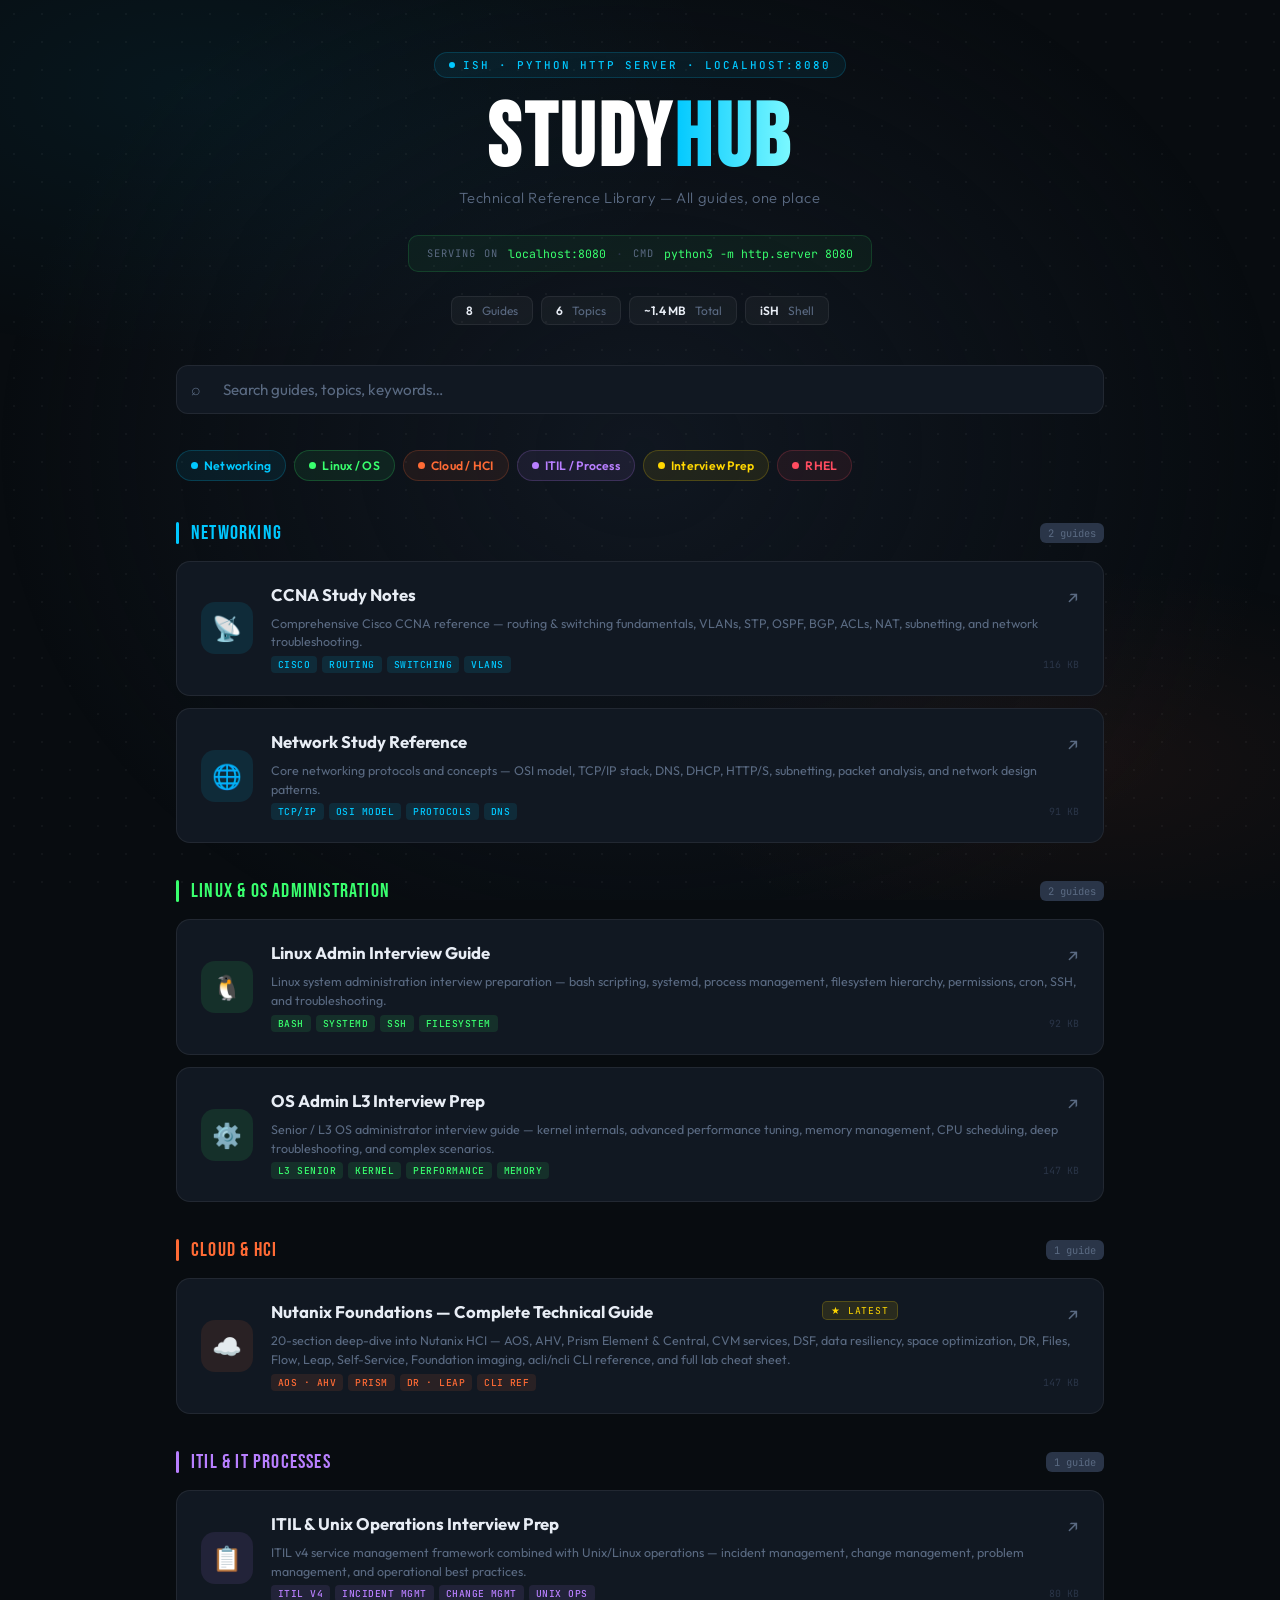
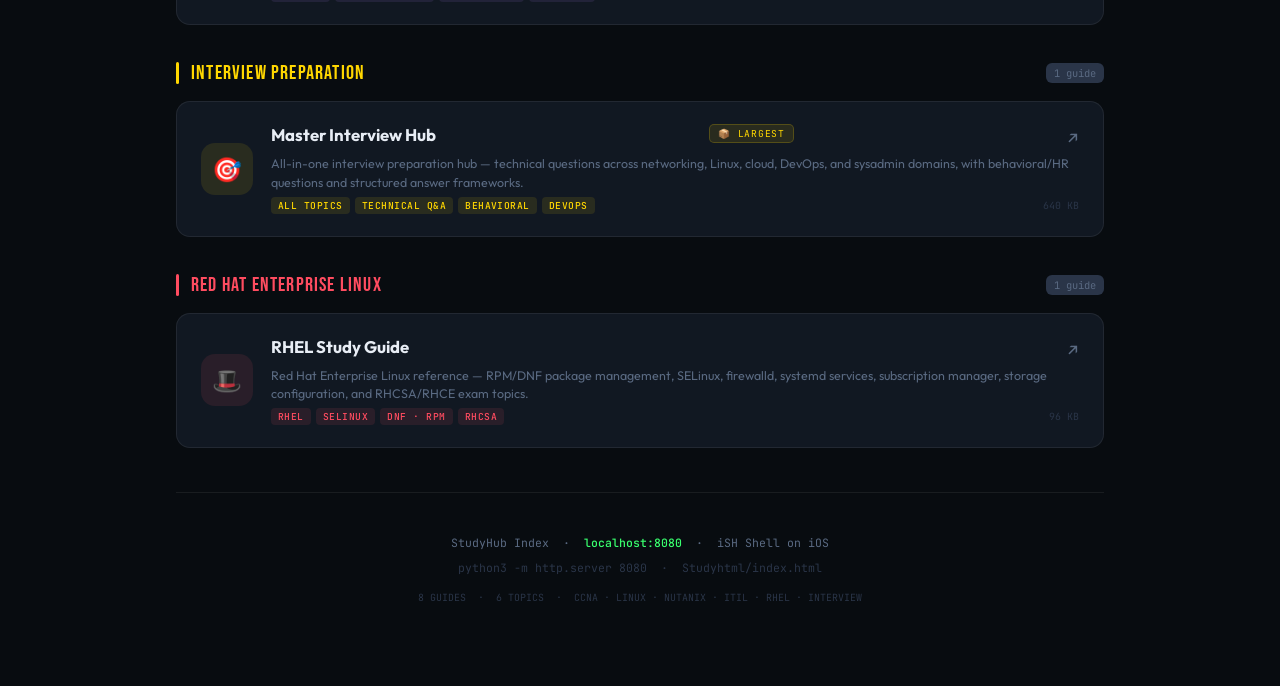
==== index.html @ 8d9339c6 "Initial website upload" ====
<!DOCTYPE html>
<html lang="en">
<head>
<meta charset="UTF-8">
<meta name="viewport" content="width=device-width, initial-scale=1.0, viewport-fit=cover">
<title>StudyHub — Technical Reference Index</title>
<link rel="preconnect" href="https://fonts.googleapis.com">
<link href="https://fonts.googleapis.com/css2?family=Bebas+Neue&family=Outfit:wght@300;400;500;600;700&family=JetBrains+Mono:wght@400;500;700&display=swap" rel="stylesheet">
<style>
/* ═══════════════════════════════════════════════
   ROOT & RESET
═══════════════════════════════════════════════ */
:root {
  --bg:         #080C10;
  --surface:    #0D1219;
  --card:       #111822;
  --card-hover: #161F2C;
  --border:     rgba(255,255,255,0.07);
  --border-h:   rgba(255,255,255,0.15);

  /* Accent palette — one per category */
  --net:   #00C8FF;  /* Networking   — electric cyan  */
  --linux: #39FF6E;  /* Linux/OS     — terminal green */
  --cloud: #FF6B35;  /* Cloud/HCI    — ember orange   */
  --itil:  #B87FFF;  /* ITIL/Process — violet         */
  --inter: #FFD700;  /* Interview    — gold           */
  --rhel:  #FF4C60;  /* RHEL         — red hot        */

  --text:   #E8EDF5;
  --muted:  #5A6A82;
  --dim:    #2A3548;

  --radius: 14px;
  --mono: 'JetBrains Mono', monospace;
  --display: 'Bebas Neue', sans-serif;
  --body: 'Outfit', sans-serif;
}

*, *::before, *::after { box-sizing: border-box; margin: 0; padding: 0; }

html {
  scroll-behavior: smooth;
  -webkit-tap-highlight-color: transparent;
}

body {
  font-family: var(--body);
  background: var(--bg);
  color: var(--text);
  min-height: 100vh;
  overflow-x: hidden;
  -webkit-font-smoothing: antialiased;
}

/* ═══════════════════════════════════════════════
   BACKGROUND FX
═══════════════════════════════════════════════ */
body::before {
  content: '';
  position: fixed; inset: 0; z-index: 0;
  background:
    radial-gradient(ellipse 70% 50% at 15% 10%, rgba(0,200,255,0.06) 0%, transparent 60%),
    radial-gradient(ellipse 60% 40% at 85% 85%, rgba(255,107,53,0.06) 0%, transparent 55%),
    radial-gradient(ellipse 50% 60% at 50% 50%, rgba(17,24,34,0.9) 0%, transparent 100%);
  pointer-events: none;
}

/* Dot grid */
body::after {
  content: '';
  position: fixed; inset: 0; z-index: 0;
  background-image: radial-gradient(rgba(255,255,255,0.04) 1px, transparent 1px);
  background-size: 28px 28px;
  pointer-events: none;
}

/* ═══════════════════════════════════════════════
   LAYOUT WRAPPER
═══════════════════════════════════════════════ */
.wrapper {
  position: relative; z-index: 1;
  max-width: 960px;
  margin: 0 auto;
  padding: 0 16px 80px;
}

/* ═══════════════════════════════════════════════
   HEADER
═══════════════════════════════════════════════ */
.header {
  padding: 52px 0 40px;
  text-align: center;
  position: relative;
}

.header-eyebrow {
  display: inline-flex;
  align-items: center;
  gap: 8px;
  font-family: var(--mono);
  font-size: 0.68rem;
  font-weight: 500;
  color: var(--net);
  text-transform: uppercase;
  letter-spacing: 0.18em;
  background: rgba(0,200,255,0.07);
  border: 1px solid rgba(0,200,255,0.18);
  border-radius: 999px;
  padding: 5px 14px;
  margin-bottom: 20px;
}

.header-eyebrow .dot {
  width: 6px; height: 6px;
  background: var(--net);
  border-radius: 50%;
  animation: pulse 2s ease-in-out infinite;
}

@keyframes pulse {
  0%,100% { opacity: 1; transform: scale(1); }
  50%      { opacity: 0.4; transform: scale(0.7); }
}

.header h1 {
  font-family: var(--display);
  font-size: clamp(3.2rem, 12vw, 5.5rem);
  line-height: 0.95;
  letter-spacing: 0.04em;
  color: #fff;
  margin-bottom: 6px;
}

.header h1 .accent {
  background: linear-gradient(90deg, var(--net), #7DF9FF);
  -webkit-background-clip: text;
  -webkit-text-fill-color: transparent;
  background-clip: text;
}

.header-sub {
  font-size: 0.92rem;
  font-weight: 300;
  color: var(--muted);
  letter-spacing: 0.04em;
  margin-bottom: 28px;
}

/* Server info bar */
.server-bar {
  display: inline-flex;
  align-items: center;
  gap: 10px;
  background: rgba(57,255,110,0.05);
  border: 1px solid rgba(57,255,110,0.15);
  border-radius: 10px;
  padding: 10px 18px;
  font-family: var(--mono);
  font-size: 0.72rem;
  color: var(--linux);
}

.server-bar .srv-label {
  color: var(--muted);
  font-size: 0.65rem;
  text-transform: uppercase;
  letter-spacing: 0.1em;
}

.server-bar .srv-cmd {
  color: var(--linux);
}

.server-bar .srv-sep { color: var(--dim); }

/* Stats row */
.stats-row {
  display: flex;
  justify-content: center;
  gap: 8px;
  flex-wrap: wrap;
  margin-top: 24px;
}

.stat-chip {
  display: flex; align-items: center; gap: 6px;
  background: rgba(255,255,255,0.04);
  border: 1px solid var(--border);
  border-radius: 8px;
  padding: 6px 14px;
  font-size: 0.75rem;
  color: var(--muted);
}

.stat-chip strong { color: var(--text); font-weight: 600; }

/* ═══════════════════════════════════════════════
   SEARCH
═══════════════════════════════════════════════ */
.search-wrap {
  position: relative;
  margin: 0 0 36px;
}

.search-input {
  width: 100%;
  background: var(--card);
  border: 1px solid var(--border);
  border-radius: 12px;
  padding: 14px 16px 14px 46px;
  font-family: var(--body);
  font-size: 0.95rem;
  color: var(--text);
  outline: none;
  transition: border-color 0.2s, box-shadow 0.2s;
  -webkit-appearance: none;
}

.search-input:focus {
  border-color: rgba(0,200,255,0.35);
  box-shadow: 0 0 0 3px rgba(0,200,255,0.08), inset 0 1px 0 rgba(255,255,255,0.04);
}

.search-input::placeholder { color: var(--muted); }

.search-icon {
  position: absolute;
  left: 15px; top: 50%;
  transform: translateY(-50%);
  color: var(--muted);
  font-size: 1rem;
  pointer-events: none;
}

.search-clear {
  position: absolute;
  right: 12px; top: 50%;
  transform: translateY(-50%);
  background: rgba(255,255,255,0.06);
  border: none;
  border-radius: 6px;
  color: var(--muted);
  cursor: pointer;
  padding: 4px 8px;
  font-size: 0.75rem;
  display: none;
  font-family: var(--mono);
}

.search-input:not(:placeholder-shown) ~ .search-clear { display: block; }

/* ═══════════════════════════════════════════════
   QUICK-JUMP PILLS
═══════════════════════════════════════════════ */
.quickjump {
  display: flex;
  gap: 8px;
  flex-wrap: wrap;
  margin-bottom: 40px;
}

.qj-pill {
  display: inline-flex; align-items: center; gap: 6px;
  padding: 7px 14px;
  border-radius: 999px;
  font-size: 0.76rem;
  font-weight: 600;
  cursor: pointer;
  border: 1px solid transparent;
  text-decoration: none;
  transition: all 0.18s;
  letter-spacing: 0.02em;
  -webkit-user-select: none;
}

.qj-pill .qj-dot {
  width: 7px; height: 7px;
  border-radius: 50%;
  flex-shrink: 0;
}

.qj-net   { color: var(--net);   background: rgba(0,200,255,0.08);   border-color: rgba(0,200,255,0.2);   }
.qj-linux { color: var(--linux); background: rgba(57,255,110,0.08);  border-color: rgba(57,255,110,0.2);  }
.qj-cloud { color: var(--cloud); background: rgba(255,107,53,0.08);  border-color: rgba(255,107,53,0.2);  }
.qj-itil  { color: var(--itil);  background: rgba(184,127,255,0.08); border-color: rgba(184,127,255,0.2); }
.qj-inter { color: var(--inter); background: rgba(255,215,0,0.08);   border-color: rgba(255,215,0,0.2);   }
.qj-rhel  { color: var(--rhel);  background: rgba(255,76,96,0.08);   border-color: rgba(255,76,96,0.2);   }

.qj-pill:hover { transform: translateY(-1px); filter: brightness(1.15); }

/* ═══════════════════════════════════════════════
   SECTION LABEL
═══════════════════════════════════════════════ */
.section-label {
  display: flex;
  align-items: center;
  gap: 12px;
  margin-bottom: 16px;
  margin-top: 36px;
}

.section-label:first-of-type { margin-top: 0; }

.sl-bar {
  width: 3px;
  height: 22px;
  border-radius: 2px;
  flex-shrink: 0;
}

.sl-title {
  font-family: var(--display);
  font-size: 1.25rem;
  letter-spacing: 0.06em;
  flex: 1;
}

.sl-count {
  font-family: var(--mono);
  font-size: 0.65rem;
  color: var(--muted);
  background: var(--dim);
  border-radius: 6px;
  padding: 3px 8px;
}

/* ═══════════════════════════════════════════════
   CARD GRID
═══════════════════════════════════════════════ */
.card-grid {
  display: grid;
  grid-template-columns: repeat(auto-fill, minmax(260px, 1fr));
  gap: 12px;
  margin-bottom: 8px;
}

/* ── Single card ── */
.card {
  position: relative;
  background: var(--card);
  border: 1px solid var(--border);
  border-radius: var(--radius);
  padding: 20px;
  text-decoration: none;
  color: var(--text);
  display: flex;
  flex-direction: column;
  gap: 10px;
  overflow: hidden;
  transition: transform 0.18s, border-color 0.18s, background 0.18s, box-shadow 0.18s;
  -webkit-tap-highlight-color: transparent;
  cursor: pointer;
}

/* Accent top line */
.card::before {
  content: '';
  position: absolute;
  top: 0; left: 0; right: 0;
  height: 2px;
  background: var(--c-accent, #fff);
  opacity: 0;
  transition: opacity 0.18s;
}

/* Glow wash */
.card::after {
  content: '';
  position: absolute;
  top: 0; left: 0; right: 0; bottom: 0;
  background: radial-gradient(ellipse 80% 60% at 50% -10%, var(--c-glow, rgba(0,0,0,0)) 0%, transparent 70%);
  opacity: 0;
  transition: opacity 0.25s;
  pointer-events: none;
}

.card:hover {
  transform: translateY(-3px);
  border-color: var(--border-h);
  background: var(--card-hover);
  box-shadow: 0 8px 32px rgba(0,0,0,0.4), 0 2px 8px rgba(0,0,0,0.3);
}

.card:hover::before { opacity: 1; }
.card:hover::after  { opacity: 1; }
.card:active        { transform: translateY(-1px); }

/* Card header row */
.card-header {
  display: flex;
  align-items: flex-start;
  justify-content: space-between;
  gap: 10px;
}

.card-icon {
  width: 40px; height: 40px;
  border-radius: 10px;
  display: flex; align-items: center; justify-content: center;
  font-size: 1.2rem;
  flex-shrink: 0;
  position: relative; z-index: 1;
}

.card-arrow {
  color: var(--muted);
  font-size: 1.1rem;
  transition: color 0.18s, transform 0.18s;
  margin-top: 2px;
}

.card:hover .card-arrow {
  color: var(--text);
  transform: translate(2px, -2px);
}

/* Card body */
.card-title {
  font-weight: 700;
  font-size: 0.97rem;
  line-height: 1.3;
  position: relative; z-index: 1;
}

.card-desc {
  font-size: 0.78rem;
  color: var(--muted);
  line-height: 1.5;
  position: relative; z-index: 1;
  flex: 1;
}

/* Card footer */
.card-footer {
  display: flex;
  align-items: center;
  justify-content: space-between;
  margin-top: 4px;
  position: relative; z-index: 1;
}

.card-tags {
  display: flex; gap: 5px; flex-wrap: wrap;
}

.tag {
  font-family: var(--mono);
  font-size: 0.6rem;
  padding: 2px 7px;
  border-radius: 4px;
  font-weight: 500;
  text-transform: uppercase;
  letter-spacing: 0.05em;
}

.card-size {
  font-family: var(--mono);
  font-size: 0.62rem;
  color: var(--dim);
}

/* ── Category colour variants ── */
/* Networking — cyan */
.c-net { --c-accent: var(--net); --c-glow: rgba(0,200,255,0.08); }
.c-net .card-icon { background: rgba(0,200,255,0.1); color: var(--net); }
.c-net .tag { background: rgba(0,200,255,0.1); color: var(--net); }

/* Linux / OS — green */
.c-linux { --c-accent: var(--linux); --c-glow: rgba(57,255,110,0.08); }
.c-linux .card-icon { background: rgba(57,255,110,0.1); color: var(--linux); }
.c-linux .tag { background: rgba(57,255,110,0.1); color: var(--linux); }

/* Cloud / HCI — orange */
.c-cloud { --c-accent: var(--cloud); --c-glow: rgba(255,107,53,0.08); }
.c-cloud .card-icon { background: rgba(255,107,53,0.1); color: var(--cloud); }
.c-cloud .tag { background: rgba(255,107,53,0.1); color: var(--cloud); }

/* ITIL / Process — violet */
.c-itil { --c-accent: var(--itil); --c-glow: rgba(184,127,255,0.08); }
.c-itil .card-icon { background: rgba(184,127,255,0.1); color: var(--itil); }
.c-itil .tag { background: rgba(184,127,255,0.1); color: var(--itil); }

/* Interview — gold */
.c-inter { --c-accent: var(--inter); --c-glow: rgba(255,215,0,0.08); }
.c-inter .card-icon { background: rgba(255,215,0,0.1); color: var(--inter); }
.c-inter .tag { background: rgba(255,215,0,0.1); color: var(--inter); }

/* RHEL — red */
.c-rhel { --c-accent: var(--rhel); --c-glow: rgba(255,76,96,0.08); }
.c-rhel .card-icon { background: rgba(255,76,96,0.1); color: var(--rhel); }
.c-rhel .tag { background: rgba(255,76,96,0.1); color: var(--rhel); }

/* ═══════════════════════════════════════════════
   FEATURED CARD (full-width highlight)
═══════════════════════════════════════════════ */
.card-featured {
  grid-column: 1 / -1;
  flex-direction: row;
  align-items: center;
  padding: 22px 24px;
  gap: 18px;
}

.card-featured .card-icon {
  width: 52px; height: 52px;
  border-radius: 14px;
  font-size: 1.5rem;
}

.card-featured .card-body { flex: 1; }

.card-featured .card-title { font-size: 1.05rem; }

.card-featured-badge {
  font-family: var(--mono);
  font-size: 0.6rem;
  color: var(--inter);
  background: rgba(255,215,0,0.1);
  border: 1px solid rgba(255,215,0,0.2);
  border-radius: 5px;
  padding: 2px 8px;
  text-transform: uppercase;
  letter-spacing: 0.08em;
  white-space: nowrap;
}

/* ═══════════════════════════════════════════════
   DIVIDER
═══════════════════════════════════════════════ */
.divider {
  height: 1px;
  background: var(--border);
  margin: 44px 0 0;
}

/* ═══════════════════════════════════════════════
   FOOTER
═══════════════════════════════════════════════ */
.footer {
  text-align: center;
  padding: 40px 0 0;
  font-size: 0.72rem;
  color: var(--muted);
  font-family: var(--mono);
  line-height: 1.8;
}

.footer .f-host {
  color: var(--linux);
  font-weight: 500;
}

/* ═══════════════════════════════════════════════
   EMPTY / NO RESULTS
═══════════════════════════════════════════════ */
.no-results {
  display: none;
  text-align: center;
  padding: 60px 20px;
  color: var(--muted);
}

.no-results .nr-icon { font-size: 2.5rem; margin-bottom: 12px; }
.no-results p { font-size: 0.88rem; }

/* ═══════════════════════════════════════════════
   ANIMATIONS
═══════════════════════════════════════════════ */
@keyframes fadeUp {
  from { opacity: 0; transform: translateY(18px); }
  to   { opacity: 1; transform: translateY(0); }
}

.header        { animation: fadeUp 0.5s ease both; }
.search-wrap   { animation: fadeUp 0.5s 0.08s ease both; }
.quickjump     { animation: fadeUp 0.5s 0.13s ease both; }
.section-label { animation: fadeUp 0.45s ease both; }
.card          { animation: fadeUp 0.4s ease both; }

/* Stagger cards */
.card:nth-child(1) { animation-delay: 0.05s; }
.card:nth-child(2) { animation-delay: 0.1s;  }
.card:nth-child(3) { animation-delay: 0.15s; }
.card:nth-child(4) { animation-delay: 0.2s;  }
.card:nth-child(5) { animation-delay: 0.25s; }
.card:nth-child(6) { animation-delay: 0.3s;  }

/* ═══════════════════════════════════════════════
   MOBILE OPTIMISATIONS
═══════════════════════════════════════════════ */
@media (max-width: 600px) {
  .card-grid { grid-template-columns: 1fr; }
  .card-featured { flex-direction: column; align-items: flex-start; }
  .card-featured-badge { align-self: flex-start; }
  .stats-row { gap: 6px; }
  .quickjump { gap: 6px; }
  .header { padding: 36px 0 28px; }
}

@media (min-width: 601px) and (max-width: 800px) {
  .card-grid { grid-template-columns: repeat(2, 1fr); }
}
</style>
</head>
<body>
<div class="wrapper">

  <!-- ══════════════ HEADER ══════════════ -->
  <header class="header">
    <div class="header-eyebrow">
      <span class="dot"></span>
      iSH · Python HTTP Server · localhost:8080
    </div>
    <h1>STUDY<span class="accent">HUB</span></h1>
    <p class="header-sub">Technical Reference Library &mdash; All guides, one place</p>
    <div class="server-bar">
      <span class="srv-label">Serving on</span>
      <span class="srv-cmd">localhost:8080</span>
      <span class="srv-sep">·</span>
      <span class="srv-label">cmd</span>
      <span class="srv-cmd">python3 -m http.server 8080</span>
    </div>
    <div class="stats-row">
      <div class="stat-chip"><strong>8</strong>&nbsp;Guides</div>
      <div class="stat-chip"><strong>6</strong>&nbsp;Topics</div>
      <div class="stat-chip"><strong>~1.4 MB</strong>&nbsp;Total</div>
      <div class="stat-chip"><strong>iSH</strong>&nbsp;Shell</div>
    </div>
  </header>

  <!-- ══════════════ SEARCH ══════════════ -->
  <div class="search-wrap">
    <span class="search-icon">⌕</span>
    <input
      class="search-input"
      id="searchInput"
      type="search"
      placeholder="Search guides, topics, keywords…"
      autocomplete="off"
      autocorrect="off"
      spellcheck="false"
    >
    <button class="search-clear" id="searchClear" onclick="clearSearch()">✕ clear</button>
  </div>

  <!-- ══════════════ QUICK JUMP ══════════════ -->
  <div class="quickjump" id="quickjump">
    <a class="qj-pill qj-net"   href="#cat-networking">
      <span class="qj-dot" style="background:var(--net)"></span>Networking
    </a>
    <a class="qj-pill qj-linux" href="#cat-linux">
      <span class="qj-dot" style="background:var(--linux)"></span>Linux / OS
    </a>
    <a class="qj-pill qj-cloud" href="#cat-cloud">
      <span class="qj-dot" style="background:var(--cloud)"></span>Cloud / HCI
    </a>
    <a class="qj-pill qj-itil"  href="#cat-itil">
      <span class="qj-dot" style="background:var(--itil)"></span>ITIL / Process
    </a>
    <a class="qj-pill qj-inter" href="#cat-interview">
      <span class="qj-dot" style="background:var(--inter)"></span>Interview Prep
    </a>
    <a class="qj-pill qj-rhel"  href="#cat-rhel">
      <span class="qj-dot" style="background:var(--rhel)"></span>RHEL
    </a>
  </div>

  <!-- ══════════════ ALL CARDS CONTAINER ══════════════ -->
  <div id="allContent">

  <!-- ─────────── NETWORKING ─────────── -->
  <div class="section-label" id="cat-networking">
    <div class="sl-bar" style="background:var(--net)"></div>
    <span class="sl-title" style="color:var(--net)">Networking</span>
    <span class="sl-count">2 guides</span>
  </div>

  <div class="card-grid" data-cat="networking">

    <a class="card c-net card-featured"
       href="CCNA Study Notes.html"
       data-title="CCNA Study Notes"
       data-keywords="ccna cisco networking routing switching vlan ospf bgp acl nat stp">
      <div class="card-icon">📡</div>
      <div class="card-body">
        <div class="card-header" style="margin-bottom:6px">
          <div class="card-title">CCNA Study Notes</div>
          <div class="card-arrow">↗</div>
        </div>
        <div class="card-desc">Comprehensive Cisco CCNA reference — routing &amp; switching fundamentals, VLANs, STP, OSPF, BGP, ACLs, NAT, subnetting, and network troubleshooting.</div>
        <div class="card-footer">
          <div class="card-tags">
            <span class="tag">Cisco</span>
            <span class="tag">Routing</span>
            <span class="tag">Switching</span>
            <span class="tag">VLANs</span>
          </div>
          <span class="card-size">116 KB</span>
        </div>
      </div>
    </a>

    <a class="card c-net card-featured"
       href="Network Study Reference.html"
       data-title="Network Study Reference"
       data-keywords="network tcp ip udp dns dhcp http osi model protocols subnetting">
      <div class="card-icon">🌐</div>
      <div class="card-body">
        <div class="card-header" style="margin-bottom:6px">
          <div class="card-title">Network Study Reference</div>
          <div class="card-arrow">↗</div>
        </div>
        <div class="card-desc">Core networking protocols and concepts — OSI model, TCP/IP stack, DNS, DHCP, HTTP/S, subnetting, packet analysis, and network design patterns.</div>
        <div class="card-footer">
          <div class="card-tags">
            <span class="tag">TCP/IP</span>
            <span class="tag">OSI Model</span>
            <span class="tag">Protocols</span>
            <span class="tag">DNS</span>
          </div>
          <span class="card-size">91 KB</span>
        </div>
      </div>
    </a>

  </div>

  <!-- ─────────── LINUX / OS ─────────── -->
  <div class="section-label" id="cat-linux">
    <div class="sl-bar" style="background:var(--linux)"></div>
    <span class="sl-title" style="color:var(--linux)">Linux &amp; OS Administration</span>
    <span class="sl-count">2 guides</span>
  </div>

  <div class="card-grid" data-cat="linux">

    <a class="card c-linux card-featured"
       href="Linux Admin Interview StudyGuide.html"
       data-title="Linux Admin Interview Guide"
       data-keywords="linux admin bash shell scripting systemd process management permissions filesystem cron ssh">
      <div class="card-icon">🐧</div>
      <div class="card-body">
        <div class="card-header" style="margin-bottom:6px">
          <div class="card-title">Linux Admin Interview Guide</div>
          <div class="card-arrow">↗</div>
        </div>
        <div class="card-desc">Linux system administration interview preparation — bash scripting, systemd, process management, filesystem hierarchy, permissions, cron, SSH, and troubleshooting.</div>
        <div class="card-footer">
          <div class="card-tags">
            <span class="tag">Bash</span>
            <span class="tag">systemd</span>
            <span class="tag">SSH</span>
            <span class="tag">Filesystem</span>
          </div>
          <span class="card-size">92 KB</span>
        </div>
      </div>
    </a>

    <a class="card c-linux card-featured"
       href="OS Admin L3 Interview Prep.html"
       data-title="OS Admin L3 Interview Prep"
       data-keywords="os admin l3 senior linux kernel performance tuning memory cpu troubleshooting advanced">
      <div class="card-icon">⚙️</div>
      <div class="card-body">
        <div class="card-header" style="margin-bottom:6px">
          <div class="card-title">OS Admin L3 Interview Prep</div>
          <div class="card-arrow">↗</div>
        </div>
        <div class="card-desc">Senior / L3 OS administrator interview guide — kernel internals, advanced performance tuning, memory management, CPU scheduling, deep troubleshooting, and complex scenarios.</div>
        <div class="card-footer">
          <div class="card-tags">
            <span class="tag">L3 Senior</span>
            <span class="tag">Kernel</span>
            <span class="tag">Performance</span>
            <span class="tag">Memory</span>
          </div>
          <span class="card-size">147 KB</span>
        </div>
      </div>
    </a>

  </div>

  <!-- ─────────── CLOUD / HCI ─────────── -->
  <div class="section-label" id="cat-cloud">
    <div class="sl-bar" style="background:var(--cloud)"></div>
    <span class="sl-title" style="color:var(--cloud)">Cloud &amp; HCI</span>
    <span class="sl-count">1 guide</span>
  </div>

  <div class="card-grid" data-cat="cloud">

    <a class="card c-cloud card-featured"
       href="Nutanix Foundations Guide.html"
       data-title="Nutanix Foundations Guide"
       data-keywords="nutanix aos ahv prism hci hyperconverged cvm dsf foundation storage cluster vm ncc lcm flow leap files">
      <div class="card-icon">☁️</div>
      <div class="card-body">
        <div class="card-header" style="margin-bottom:6px">
          <div class="card-title">Nutanix Foundations — Complete Technical Guide</div>
          <span class="card-featured-badge">★ Latest</span>
          <div class="card-arrow">↗</div>
        </div>
        <div class="card-desc">20-section deep-dive into Nutanix HCI — AOS, AHV, Prism Element &amp; Central, CVM services, DSF, data resiliency, space optimization, DR, Files, Flow, Leap, Self-Service, Foundation imaging, acli/ncli CLI reference, and full lab cheat sheet.</div>
        <div class="card-footer">
          <div class="card-tags">
            <span class="tag">AOS · AHV</span>
            <span class="tag">Prism</span>
            <span class="tag">DR · Leap</span>
            <span class="tag">CLI Ref</span>
          </div>
          <span class="card-size">147 KB</span>
        </div>
      </div>
    </a>

  </div>

  <!-- ─────────── ITIL / PROCESS ─────────── -->
  <div class="section-label" id="cat-itil">
    <div class="sl-bar" style="background:var(--itil)"></div>
    <span class="sl-title" style="color:var(--itil)">ITIL &amp; IT Processes</span>
    <span class="sl-count">1 guide</span>
  </div>

  <div class="card-grid" data-cat="itil">

    <a class="card c-itil card-featured"
       href="itil-unix-interview-prep.html"
       data-title="ITIL Unix Interview Prep"
       data-keywords="itil unix service management incident change problem itsm operations process unix commands">
      <div class="card-icon">📋</div>
      <div class="card-body">
        <div class="card-header" style="margin-bottom:6px">
          <div class="card-title">ITIL &amp; Unix Operations Interview Prep</div>
          <div class="card-arrow">↗</div>
        </div>
        <div class="card-desc">ITIL v4 service management framework combined with Unix/Linux operations — incident management, change management, problem management, and operational best practices.</div>
        <div class="card-footer">
          <div class="card-tags">
            <span class="tag">ITIL v4</span>
            <span class="tag">Incident Mgmt</span>
            <span class="tag">Change Mgmt</span>
            <span class="tag">Unix Ops</span>
          </div>
          <span class="card-size">80 KB</span>
        </div>
      </div>
    </a>

  </div>

  <!-- ─────────── INTERVIEW PREP ─────────── -->
  <div class="section-label" id="cat-interview">
    <div class="sl-bar" style="background:var(--inter)"></div>
    <span class="sl-title" style="color:var(--inter)">Interview Preparation</span>
    <span class="sl-count">1 guide</span>
  </div>

  <div class="card-grid" data-cat="interview">

    <a class="card c-inter card-featured"
       href="Master Interview Hub.html"
       data-title="Master Interview Hub"
       data-keywords="interview questions answers behavioral technical hr devops sysadmin cloud networking master hub all topics">
      <div class="card-icon">🎯</div>
      <div class="card-body">
        <div class="card-header" style="margin-bottom:6px">
          <div class="card-title">Master Interview Hub</div>
          <span class="card-featured-badge">📦 Largest</span>
          <div class="card-arrow">↗</div>
        </div>
        <div class="card-desc">All-in-one interview preparation hub — technical questions across networking, Linux, cloud, DevOps, and sysadmin domains, with behavioral/HR questions and structured answer frameworks.</div>
        <div class="card-footer">
          <div class="card-tags">
            <span class="tag">All Topics</span>
            <span class="tag">Technical Q&amp;A</span>
            <span class="tag">Behavioral</span>
            <span class="tag">DevOps</span>
          </div>
          <span class="card-size">640 KB</span>
        </div>
      </div>
    </a>

  </div>

  <!-- ─────────── RHEL ─────────── -->
  <div class="section-label" id="cat-rhel">
    <div class="sl-bar" style="background:var(--rhel)"></div>
    <span class="sl-title" style="color:var(--rhel)">Red Hat Enterprise Linux</span>
    <span class="sl-count">1 guide</span>
  </div>

  <div class="card-grid" data-cat="rhel">

    <a class="card c-rhel card-featured"
       href="rhel study guide.html"
       data-title="RHEL Study Guide"
       data-keywords="rhel red hat enterprise linux rpm yum dnf selinux firewalld systemd subscription manager rhcsa rhce">
      <div class="card-icon">🎩</div>
      <div class="card-body">
        <div class="card-header" style="margin-bottom:6px">
          <div class="card-title">RHEL Study Guide</div>
          <div class="card-arrow">↗</div>
        </div>
        <div class="card-desc">Red Hat Enterprise Linux reference — RPM/DNF package management, SELinux, firewalld, systemd services, subscription manager, storage configuration, and RHCSA/RHCE exam topics.</div>
        <div class="card-footer">
          <div class="card-tags">
            <span class="tag">RHEL</span>
            <span class="tag">SELinux</span>
            <span class="tag">DNF · RPM</span>
            <span class="tag">RHCSA</span>
          </div>
          <span class="card-size">96 KB</span>
        </div>
      </div>
    </a>

  </div>

  </div><!-- /#allContent -->

  <!-- ══ NO RESULTS ══ -->
  <div class="no-results" id="noResults">
    <div class="nr-icon">🔍</div>
    <p>No guides match "<strong id="noResultsTerm"></strong>"</p>
    <p style="margin-top:6px;font-size:0.8rem">Try searching by topic, technology, or keyword.</p>
  </div>

  <!-- ══════════════ DIVIDER & FOOTER ══════════════ -->
  <div class="divider"></div>
  <footer class="footer">
    <div>StudyHub Index &nbsp;·&nbsp; <span class="f-host">localhost:8080</span> &nbsp;·&nbsp; iSH Shell on iOS</div>
    <div style="margin-top:4px;color:var(--dim)">python3 -m http.server 8080 &nbsp;·&nbsp; Studyhtml/index.html</div>
    <div style="margin-top:10px;color:var(--dim);font-size:0.62rem">8 GUIDES &nbsp;·&nbsp; 6 TOPICS &nbsp;·&nbsp; CCNA · LINUX · NUTANIX · ITIL · RHEL · INTERVIEW</div>
  </footer>

</div><!-- /.wrapper -->

<!-- ══════════════ SEARCH JS ══════════════ -->
<script>
const input     = document.getElementById('searchInput');
const noResults = document.getElementById('noResults');
const noTerm    = document.getElementById('noResultsTerm');
const quickjump = document.getElementById('quickjump');
const allContent = document.getElementById('allContent');

// All searchable cards
const cards = Array.from(document.querySelectorAll('.card'));
const sectionLabels = Array.from(document.querySelectorAll('.section-label'));

input.addEventListener('input', () => doSearch(input.value));

function doSearch(q) {
  q = q.trim().toLowerCase();

  if (!q) {
    // Show everything
    cards.forEach(c => { c.style.display = ''; });
    sectionLabels.forEach(s => { s.style.display = ''; });
    document.querySelectorAll('.card-grid').forEach(g => { g.style.display = ''; });
    noResults.style.display = 'none';
    quickjump.style.display = '';
    return;
  }

  quickjump.style.display = 'none';
  let anyVisible = false;

  // Check each card
  cards.forEach(c => {
    const title    = (c.dataset.title    || '').toLowerCase();
    const keywords = (c.dataset.keywords || '').toLowerCase();
    const text     = (c.textContent      || '').toLowerCase();
    const match    = title.includes(q) || keywords.includes(q) || text.includes(q);
    c.style.display = match ? '' : 'none';
    if (match) anyVisible = true;
  });

  // Hide section labels / grids if all their cards hidden
  document.querySelectorAll('.card-grid').forEach(grid => {
    const visible = Array.from(grid.querySelectorAll('.card')).some(c => c.style.display !== 'none');
    grid.style.display = visible ? '' : 'none';
    // Also hide the section label before it
    const label = grid.previousElementSibling;
    if (label && label.classList.contains('section-label')) {
      label.style.display = visible ? '' : 'none';
    }
  });

  noResults.style.display = anyVisible ? 'none' : '';
  noTerm.textContent = q;
}

function clearSearch() {
  input.value = '';
  doSearch('');
  input.focus();
}

// Smooth scroll for quick-jump pills (accounts for no sticky header offset)
document.querySelectorAll('.qj-pill').forEach(pill => {
  pill.addEventListener('click', e => {
    const href = pill.getAttribute('href');
    if (href && href.startsWith('#')) {
      e.preventDefault();
      const target = document.querySelector(href);
      if (target) {
        const top = target.getBoundingClientRect().top + window.scrollY - 20;
        window.scrollTo({ top, behavior: 'smooth' });
      }
    }
  });
});
</script>
</body>
</html>
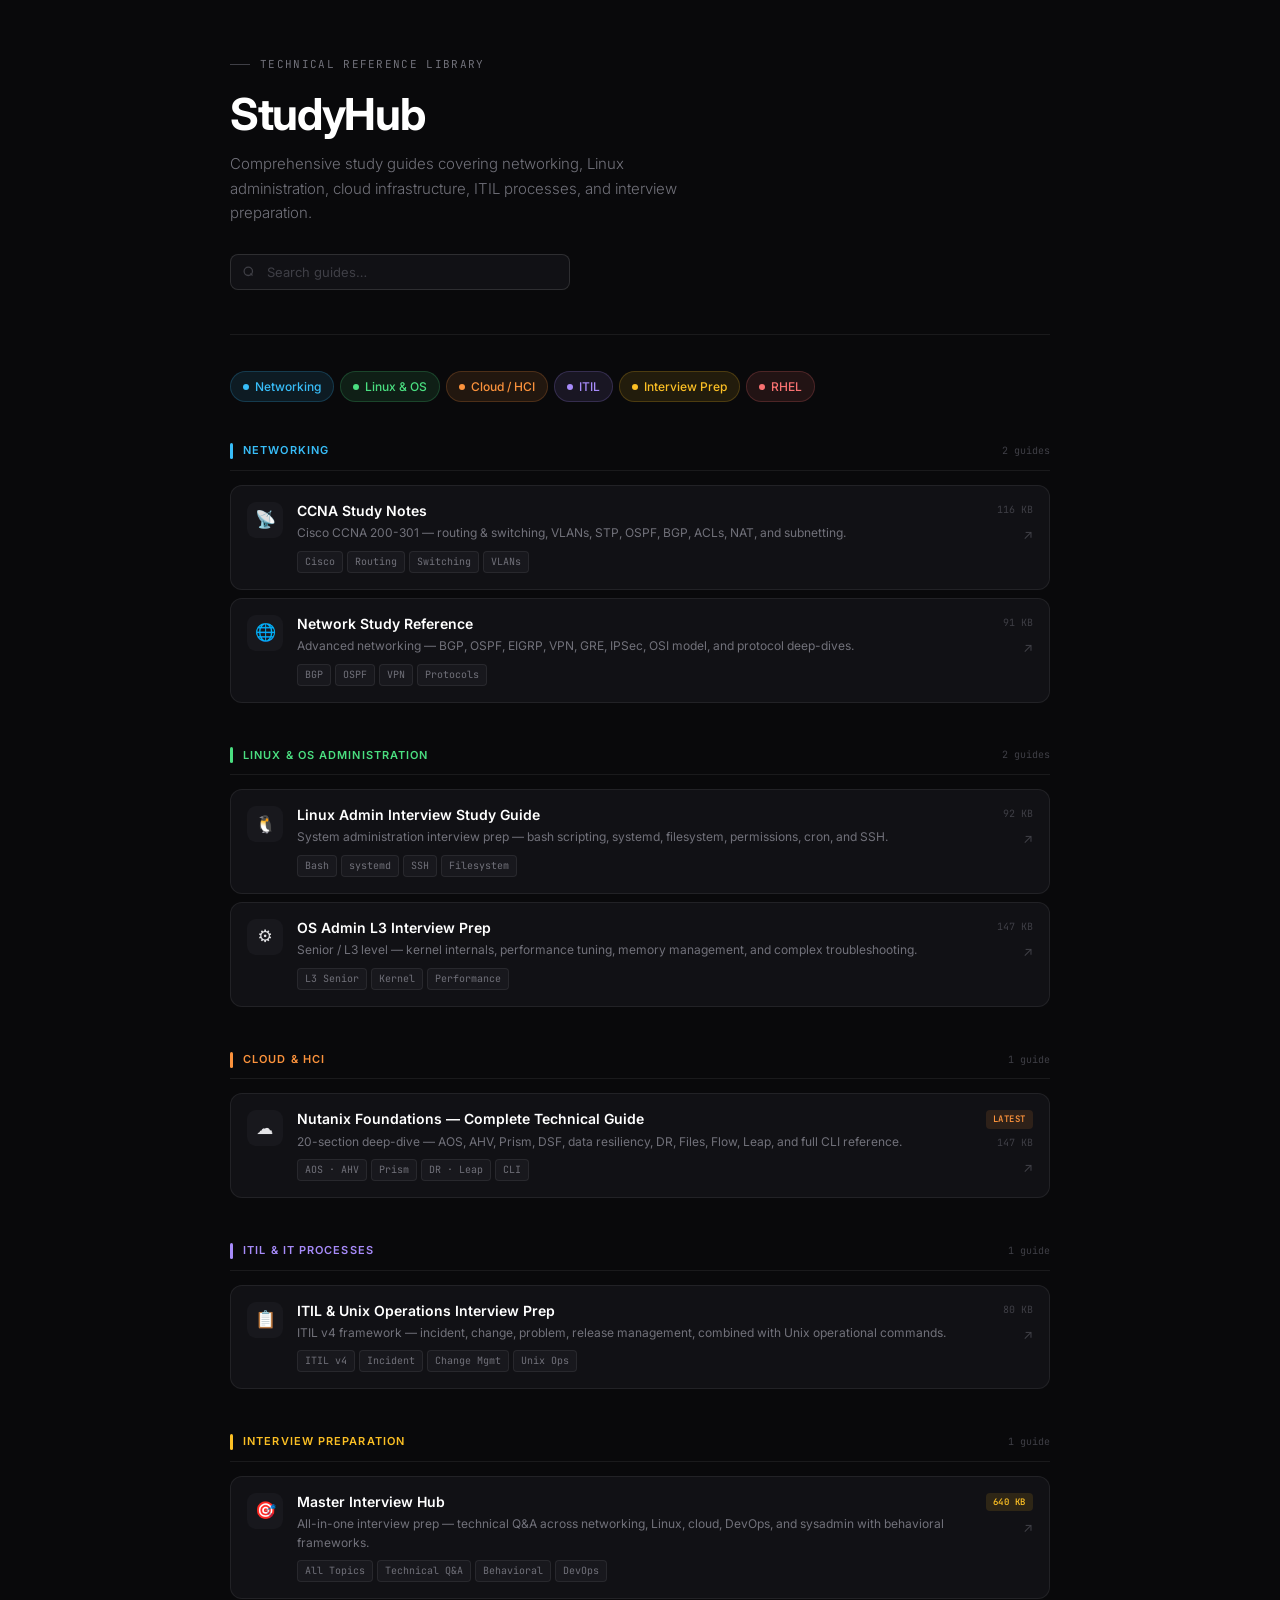
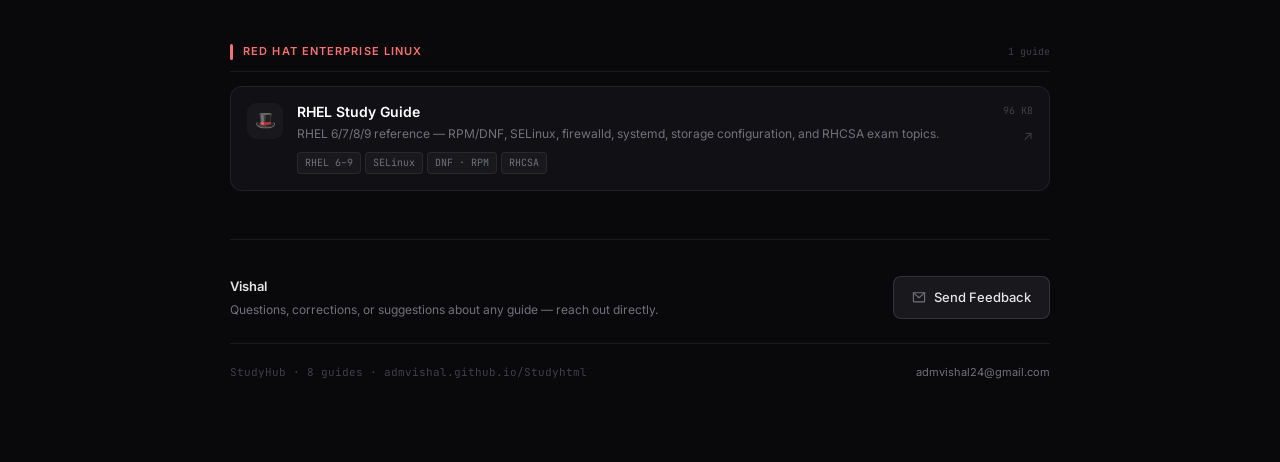
==== commit 08a9d849: "Updated index Page" ====
--- a/index.html
+++ b/index.html
@@ -3,1013 +3,805 @@
 <head>
 <meta charset="UTF-8">
 <meta name="viewport" content="width=device-width, initial-scale=1.0, viewport-fit=cover">
-<title>StudyHub — Technical Reference Index</title>
+<title>StudyHub — Technical Reference Library</title>
 <link rel="preconnect" href="https://fonts.googleapis.com">
-<link href="https://fonts.googleapis.com/css2?family=Bebas+Neue&family=Outfit:wght@300;400;500;600;700&family=JetBrains+Mono:wght@400;500;700&display=swap" rel="stylesheet">
+<link href="https://fonts.googleapis.com/css2?family=Inter:wght@300;400;500;600;700&family=JetBrains+Mono:wght@400;600&display=swap" rel="stylesheet">
 <style>
 /* ═══════════════════════════════════════════════
-   ROOT & RESET
+   TOKENS
 ═══════════════════════════════════════════════ */
 :root {
-  --bg:         #080C10;
-  --surface:    #0D1219;
-  --card:       #111822;
-  --card-hover: #161F2C;
-  --border:     rgba(255,255,255,0.07);
-  --border-h:   rgba(255,255,255,0.15);
-
-  /* Accent palette — one per category */
-  --net:   #00C8FF;  /* Networking   — electric cyan  */
-  --linux: #39FF6E;  /* Linux/OS     — terminal green */
-  --cloud: #FF6B35;  /* Cloud/HCI    — ember orange   */
-  --itil:  #B87FFF;  /* ITIL/Process — violet         */
-  --inter: #FFD700;  /* Interview    — gold           */
-  --rhel:  #FF4C60;  /* RHEL         — red hot        */
-
-  --text:   #E8EDF5;
-  --muted:  #5A6A82;
-  --dim:    #2A3548;
-
-  --radius: 14px;
-  --mono: 'JetBrains Mono', monospace;
-  --display: 'Bebas Neue', sans-serif;
-  --body: 'Outfit', sans-serif;
+  --bg:       #09090b;
+  --surf:     #111115;
+  --surf2:    #18181d;
+  --border:   rgba(255,255,255,0.07);
+  --border2:  rgba(255,255,255,0.12);
+  --text:     #e4e4e7;
+  --dim:      #71717a;
+  --muted:    #3f3f46;
+
+  /* Category accents */
+  --net:    #38bdf8;
+  --linux:  #4ade80;
+  --cloud:  #fb923c;
+  --itil:   #a78bfa;
+  --inter:  #fbbf24;
+  --rhel:   #f87171;
+
+  --radius: 12px;
+  --font:  'Inter', system-ui, sans-serif;
+  --mono:  'JetBrains Mono', monospace;
 }
 
 *, *::before, *::after { box-sizing: border-box; margin: 0; padding: 0; }
-
-html {
-  scroll-behavior: smooth;
-  -webkit-tap-highlight-color: transparent;
-}
+html { scroll-behavior: smooth; -webkit-tap-highlight-color: transparent; }
 
 body {
-  font-family: var(--body);
+  font-family: var(--font);
   background: var(--bg);
   color: var(--text);
+  font-size: 14px;
+  line-height: 1.6;
   min-height: 100vh;
   overflow-x: hidden;
-  -webkit-font-smoothing: antialiased;
-}
-
-/* ═══════════════════════════════════════════════
-   BACKGROUND FX
-═══════════════════════════════════════════════ */
-body::before {
+}
+
+/* ═══════════════════════════════════════════════
+   LAYOUT
+═══════════════════════════════════════════════ */
+.page {
+  max-width: 860px;
+  margin: 0 auto;
+  padding: 0 20px 80px;
+}
+
+/* ═══════════════════════════════════════════════
+   HEADER
+═══════════════════════════════════════════════ */
+.header {
+  padding: 56px 0 44px;
+  border-bottom: 1px solid var(--border);
+  margin-bottom: 36px;
+}
+
+.header-eyebrow {
+  font-family: var(--mono);
+  font-size: 11px;
+  letter-spacing: 0.12em;
+  text-transform: uppercase;
+  color: var(--dim);
+  margin-bottom: 16px;
+}
+
+.header-eyebrow span {
+  display: inline-block;
+  width: 20px;
+  height: 1px;
+  background: var(--muted);
+  vertical-align: middle;
+  margin-right: 10px;
+}
+
+.header-title {
+  font-size: clamp(28px, 6vw, 44px);
+  font-weight: 700;
+  letter-spacing: -0.03em;
+  color: #fff;
+  line-height: 1.1;
+  margin-bottom: 14px;
+}
+
+.header-desc {
+  font-size: 15px;
+  color: var(--dim);
+  font-weight: 300;
+  max-width: 480px;
+  line-height: 1.65;
+  margin-bottom: 28px;
+}
+
+/* Search */
+.search-row {
+  display: flex;
+  align-items: center;
+  gap: 10px;
+}
+
+.search-wrap {
+  position: relative;
+  flex: 1;
+  max-width: 340px;
+}
+
+.search-wrap svg {
+  position: absolute;
+  left: 12px;
+  top: 50%;
+  transform: translateY(-50%);
+  color: var(--muted);
+  pointer-events: none;
+  width: 14px;
+  height: 14px;
+}
+
+.search-input {
+  width: 100%;
+  background: var(--surf);
+  border: 1px solid var(--border2);
+  border-radius: 8px;
+  padding: 9px 12px 9px 36px;
+  color: var(--text);
+  font-family: var(--font);
+  font-size: 13px;
+  outline: none;
+  transition: border-color 0.15s;
+  -webkit-appearance: none;
+}
+.search-input::placeholder { color: var(--muted); }
+.search-input:focus { border-color: rgba(255,255,255,0.22); }
+
+/* ═══════════════════════════════════════════════
+   CATEGORY PILLS
+═══════════════════════════════════════════════ */
+.cat-row {
+  display: flex;
+  flex-wrap: wrap;
+  gap: 6px;
+  margin-bottom: 40px;
+}
+
+.cat-pill {
+  display: inline-flex;
+  align-items: center;
+  gap: 6px;
+  padding: 5px 12px;
+  border-radius: 999px;
+  font-size: 12px;
+  font-weight: 500;
+  border: 1px solid transparent;
+  cursor: pointer;
+  text-decoration: none;
+  transition: all 0.12s;
+  -webkit-tap-highlight-color: transparent;
+}
+.cat-pill:hover { opacity: 0.85; transform: translateY(-1px); }
+
+.cat-pill-dot { width: 6px; height: 6px; border-radius: 50%; }
+
+.pill-net   { color: var(--net);   background: rgba(56,189,248,.1);   border-color: rgba(56,189,248,.2);  }
+.pill-linux { color: var(--linux); background: rgba(74,222,128,.1);   border-color: rgba(74,222,128,.2);  }
+.pill-cloud { color: var(--cloud); background: rgba(251,146,60,.1);   border-color: rgba(251,146,60,.2);  }
+.pill-itil  { color: var(--itil);  background: rgba(167,139,250,.1);  border-color: rgba(167,139,250,.2); }
+.pill-inter { color: var(--inter); background: rgba(251,191,36,.1);   border-color: rgba(251,191,36,.2);  }
+.pill-rhel  { color: var(--rhel);  background: rgba(248,113,113,.1);  border-color: rgba(248,113,113,.2); }
+
+/* ═══════════════════════════════════════════════
+   CATEGORY SECTIONS
+═══════════════════════════════════════════════ */
+.cat-section { margin-bottom: 44px; }
+
+.cat-header {
+  display: flex;
+  align-items: center;
+  gap: 10px;
+  margin-bottom: 14px;
+  padding-bottom: 10px;
+  border-bottom: 1px solid var(--border);
+}
+
+.cat-bar {
+  width: 3px;
+  height: 16px;
+  border-radius: 2px;
+  flex-shrink: 0;
+}
+
+.cat-label {
+  font-size: 11px;
+  font-weight: 600;
+  letter-spacing: 0.1em;
+  text-transform: uppercase;
+}
+
+.cat-count {
+  font-family: var(--mono);
+  font-size: 10px;
+  color: var(--muted);
+  margin-left: auto;
+}
+
+/* ═══════════════════════════════════════════════
+   GUIDE CARDS
+═══════════════════════════════════════════════ */
+.guide-card {
+  display: flex;
+  align-items: flex-start;
+  gap: 14px;
+  padding: 16px;
+  border-radius: var(--radius);
+  border: 1px solid var(--border);
+  background: var(--surf);
+  text-decoration: none;
+  color: inherit;
+  margin-bottom: 8px;
+  transition: border-color 0.15s, background 0.15s;
+  -webkit-tap-highlight-color: transparent;
+  position: relative;
+  overflow: hidden;
+}
+.guide-card::before {
   content: '';
-  position: fixed; inset: 0; z-index: 0;
-  background:
-    radial-gradient(ellipse 70% 50% at 15% 10%, rgba(0,200,255,0.06) 0%, transparent 60%),
-    radial-gradient(ellipse 60% 40% at 85% 85%, rgba(255,107,53,0.06) 0%, transparent 55%),
-    radial-gradient(ellipse 50% 60% at 50% 50%, rgba(17,24,34,0.9) 0%, transparent 100%);
-  pointer-events: none;
-}
-
-/* Dot grid */
-body::after {
-  content: '';
-  position: fixed; inset: 0; z-index: 0;
-  background-image: radial-gradient(rgba(255,255,255,0.04) 1px, transparent 1px);
-  background-size: 28px 28px;
-  pointer-events: none;
-}
-
-/* ═══════════════════════════════════════════════
-   LAYOUT WRAPPER
-═══════════════════════════════════════════════ */
-.wrapper {
-  position: relative; z-index: 1;
-  max-width: 960px;
-  margin: 0 auto;
-  padding: 0 16px 80px;
-}
-
-/* ═══════════════════════════════════════════════
-   HEADER
-═══════════════════════════════════════════════ */
-.header {
-  padding: 52px 0 40px;
+  position: absolute;
+  top: 0; left: 0; right: 0;
+  height: 1px;
+  background: var(--accent-color, transparent);
+  opacity: 0;
+  transition: opacity 0.15s;
+}
+.guide-card:hover {
+  border-color: var(--border2);
+  background: var(--surf2);
+}
+.guide-card:hover::before { opacity: 1; }
+
+.guide-icon {
+  width: 36px;
+  height: 36px;
+  border-radius: 9px;
+  display: flex;
+  align-items: center;
+  justify-content: center;
+  font-size: 17px;
+  flex-shrink: 0;
+  background: var(--surf2);
+}
+
+.guide-body { flex: 1; min-width: 0; }
+
+.guide-name {
+  font-size: 14px;
+  font-weight: 600;
+  color: #fff;
+  margin-bottom: 4px;
+  line-height: 1.3;
+}
+
+.guide-desc {
+  font-size: 12px;
+  color: var(--dim);
+  line-height: 1.55;
+  margin-bottom: 8px;
+}
+
+.guide-tags {
+  display: flex;
+  flex-wrap: wrap;
+  gap: 4px;
+}
+
+.guide-tag {
+  font-family: var(--mono);
+  font-size: 10px;
+  padding: 2px 7px;
+  border-radius: 4px;
+  background: var(--surf2);
+  color: var(--dim);
+  border: 1px solid var(--border);
+}
+
+.guide-meta {
+  display: flex;
+  flex-direction: column;
+  align-items: flex-end;
+  gap: 6px;
+  flex-shrink: 0;
+}
+
+.guide-size {
+  font-family: var(--mono);
+  font-size: 10px;
+  color: var(--muted);
+}
+
+.guide-arrow {
+  color: var(--muted);
+  font-size: 13px;
+  transition: color 0.15s, transform 0.15s;
+}
+.guide-card:hover .guide-arrow {
+  color: var(--text);
+  transform: translate(2px, -2px);
+}
+
+.guide-badge {
+  font-family: var(--mono);
+  font-size: 9px;
+  padding: 2px 7px;
+  border-radius: 4px;
+  font-weight: 600;
+  text-transform: uppercase;
+  letter-spacing: 0.06em;
+}
+
+/* ═══════════════════════════════════════════════
+   NO RESULTS
+═══════════════════════════════════════════════ */
+.no-results {
+  display: none;
   text-align: center;
-  position: relative;
-}
-
-.header-eyebrow {
+  padding: 60px 0;
+  color: var(--dim);
+}
+.no-results-icon { font-size: 28px; margin-bottom: 10px; }
+.no-results p { font-size: 13px; }
+
+/* ═══════════════════════════════════════════════
+   DIVIDER
+═══════════════════════════════════════════════ */
+.divider {
+  height: 1px;
+  background: var(--border);
+  margin: 48px 0 36px;
+}
+
+/* ═══════════════════════════════════════════════
+   CONTACT / FOOTER
+═══════════════════════════════════════════════ */
+.footer-wrap {
+  display: flex;
+  align-items: flex-start;
+  justify-content: space-between;
+  gap: 24px;
+  flex-wrap: wrap;
+}
+
+.footer-left { flex: 1; min-width: 180px; }
+
+.footer-title {
+  font-size: 13px;
+  font-weight: 600;
+  color: var(--text);
+  margin-bottom: 4px;
+}
+
+.footer-sub {
+  font-size: 12px;
+  color: var(--dim);
+  line-height: 1.55;
+}
+
+.feedback-btn {
   display: inline-flex;
   align-items: center;
   gap: 8px;
-  font-family: var(--mono);
-  font-size: 0.68rem;
+  padding: 10px 18px;
+  border-radius: 8px;
+  background: var(--surf2);
+  border: 1px solid var(--border2);
+  color: var(--text);
+  font-family: var(--font);
+  font-size: 13px;
   font-weight: 500;
-  color: var(--net);
-  text-transform: uppercase;
-  letter-spacing: 0.18em;
-  background: rgba(0,200,255,0.07);
-  border: 1px solid rgba(0,200,255,0.18);
-  border-radius: 999px;
-  padding: 5px 14px;
-  margin-bottom: 20px;
-}
-
-.header-eyebrow .dot {
-  width: 6px; height: 6px;
-  background: var(--net);
-  border-radius: 50%;
-  animation: pulse 2s ease-in-out infinite;
-}
-
-@keyframes pulse {
-  0%,100% { opacity: 1; transform: scale(1); }
-  50%      { opacity: 0.4; transform: scale(0.7); }
-}
-
-.header h1 {
-  font-family: var(--display);
-  font-size: clamp(3.2rem, 12vw, 5.5rem);
-  line-height: 0.95;
-  letter-spacing: 0.04em;
-  color: #fff;
-  margin-bottom: 6px;
-}
-
-.header h1 .accent {
-  background: linear-gradient(90deg, var(--net), #7DF9FF);
-  -webkit-background-clip: text;
-  -webkit-text-fill-color: transparent;
-  background-clip: text;
-}
-
-.header-sub {
-  font-size: 0.92rem;
-  font-weight: 300;
-  color: var(--muted);
-  letter-spacing: 0.04em;
-  margin-bottom: 28px;
-}
-
-/* Server info bar */
-.server-bar {
-  display: inline-flex;
-  align-items: center;
-  gap: 10px;
-  background: rgba(57,255,110,0.05);
-  border: 1px solid rgba(57,255,110,0.15);
-  border-radius: 10px;
-  padding: 10px 18px;
-  font-family: var(--mono);
-  font-size: 0.72rem;
-  color: var(--linux);
-}
-
-.server-bar .srv-label {
-  color: var(--muted);
-  font-size: 0.65rem;
-  text-transform: uppercase;
-  letter-spacing: 0.1em;
-}
-
-.server-bar .srv-cmd {
-  color: var(--linux);
-}
-
-.server-bar .srv-sep { color: var(--dim); }
-
-/* Stats row */
-.stats-row {
-  display: flex;
-  justify-content: center;
-  gap: 8px;
-  flex-wrap: wrap;
+  text-decoration: none;
+  cursor: pointer;
+  transition: background 0.12s, border-color 0.12s;
+  white-space: nowrap;
+  flex-shrink: 0;
+}
+.feedback-btn:hover {
+  background: #222228;
+  border-color: rgba(255,255,255,0.2);
+}
+.feedback-btn svg { width: 14px; height: 14px; color: var(--dim); }
+
+.footer-copy {
+  width: 100%;
   margin-top: 24px;
-}
-
-.stat-chip {
-  display: flex; align-items: center; gap: 6px;
-  background: rgba(255,255,255,0.04);
-  border: 1px solid var(--border);
-  border-radius: 8px;
-  padding: 6px 14px;
-  font-size: 0.75rem;
-  color: var(--muted);
-}
-
-.stat-chip strong { color: var(--text); font-weight: 600; }
-
-/* ═══════════════════════════════════════════════
-   SEARCH
-═══════════════════════════════════════════════ */
-.search-wrap {
-  position: relative;
-  margin: 0 0 36px;
-}
-
-.search-input {
-  width: 100%;
-  background: var(--card);
-  border: 1px solid var(--border);
-  border-radius: 12px;
-  padding: 14px 16px 14px 46px;
-  font-family: var(--body);
-  font-size: 0.95rem;
-  color: var(--text);
-  outline: none;
-  transition: border-color 0.2s, box-shadow 0.2s;
-  -webkit-appearance: none;
-}
-
-.search-input:focus {
-  border-color: rgba(0,200,255,0.35);
-  box-shadow: 0 0 0 3px rgba(0,200,255,0.08), inset 0 1px 0 rgba(255,255,255,0.04);
-}
-
-.search-input::placeholder { color: var(--muted); }
-
-.search-icon {
-  position: absolute;
-  left: 15px; top: 50%;
-  transform: translateY(-50%);
-  color: var(--muted);
-  font-size: 1rem;
-  pointer-events: none;
-}
-
-.search-clear {
-  position: absolute;
-  right: 12px; top: 50%;
-  transform: translateY(-50%);
-  background: rgba(255,255,255,0.06);
-  border: none;
-  border-radius: 6px;
-  color: var(--muted);
-  cursor: pointer;
-  padding: 4px 8px;
-  font-size: 0.75rem;
-  display: none;
-  font-family: var(--mono);
-}
-
-.search-input:not(:placeholder-shown) ~ .search-clear { display: block; }
-
-/* ═══════════════════════════════════════════════
-   QUICK-JUMP PILLS
-═══════════════════════════════════════════════ */
-.quickjump {
-  display: flex;
-  gap: 8px;
-  flex-wrap: wrap;
-  margin-bottom: 40px;
-}
-
-.qj-pill {
-  display: inline-flex; align-items: center; gap: 6px;
-  padding: 7px 14px;
-  border-radius: 999px;
-  font-size: 0.76rem;
-  font-weight: 600;
-  cursor: pointer;
-  border: 1px solid transparent;
-  text-decoration: none;
-  transition: all 0.18s;
-  letter-spacing: 0.02em;
-  -webkit-user-select: none;
-}
-
-.qj-pill .qj-dot {
-  width: 7px; height: 7px;
-  border-radius: 50%;
-  flex-shrink: 0;
-}
-
-.qj-net   { color: var(--net);   background: rgba(0,200,255,0.08);   border-color: rgba(0,200,255,0.2);   }
-.qj-linux { color: var(--linux); background: rgba(57,255,110,0.08);  border-color: rgba(57,255,110,0.2);  }
-.qj-cloud { color: var(--cloud); background: rgba(255,107,53,0.08);  border-color: rgba(255,107,53,0.2);  }
-.qj-itil  { color: var(--itil);  background: rgba(184,127,255,0.08); border-color: rgba(184,127,255,0.2); }
-.qj-inter { color: var(--inter); background: rgba(255,215,0,0.08);   border-color: rgba(255,215,0,0.2);   }
-.qj-rhel  { color: var(--rhel);  background: rgba(255,76,96,0.08);   border-color: rgba(255,76,96,0.2);   }
-
-.qj-pill:hover { transform: translateY(-1px); filter: brightness(1.15); }
-
-/* ═══════════════════════════════════════════════
-   SECTION LABEL
-═══════════════════════════════════════════════ */
-.section-label {
-  display: flex;
-  align-items: center;
-  gap: 12px;
-  margin-bottom: 16px;
-  margin-top: 36px;
-}
-
-.section-label:first-of-type { margin-top: 0; }
-
-.sl-bar {
-  width: 3px;
-  height: 22px;
-  border-radius: 2px;
-  flex-shrink: 0;
-}
-
-.sl-title {
-  font-family: var(--display);
-  font-size: 1.25rem;
-  letter-spacing: 0.06em;
-  flex: 1;
-}
-
-.sl-count {
-  font-family: var(--mono);
-  font-size: 0.65rem;
-  color: var(--muted);
-  background: var(--dim);
-  border-radius: 6px;
-  padding: 3px 8px;
-}
-
-/* ═══════════════════════════════════════════════
-   CARD GRID
-═══════════════════════════════════════════════ */
-.card-grid {
-  display: grid;
-  grid-template-columns: repeat(auto-fill, minmax(260px, 1fr));
-  gap: 12px;
-  margin-bottom: 8px;
-}
-
-/* ── Single card ── */
-.card {
-  position: relative;
-  background: var(--card);
-  border: 1px solid var(--border);
-  border-radius: var(--radius);
-  padding: 20px;
-  text-decoration: none;
-  color: var(--text);
-  display: flex;
-  flex-direction: column;
-  gap: 10px;
-  overflow: hidden;
-  transition: transform 0.18s, border-color 0.18s, background 0.18s, box-shadow 0.18s;
-  -webkit-tap-highlight-color: transparent;
-  cursor: pointer;
-}
-
-/* Accent top line */
-.card::before {
-  content: '';
-  position: absolute;
-  top: 0; left: 0; right: 0;
-  height: 2px;
-  background: var(--c-accent, #fff);
-  opacity: 0;
-  transition: opacity 0.18s;
-}
-
-/* Glow wash */
-.card::after {
-  content: '';
-  position: absolute;
-  top: 0; left: 0; right: 0; bottom: 0;
-  background: radial-gradient(ellipse 80% 60% at 50% -10%, var(--c-glow, rgba(0,0,0,0)) 0%, transparent 70%);
-  opacity: 0;
-  transition: opacity 0.25s;
-  pointer-events: none;
-}
-
-.card:hover {
-  transform: translateY(-3px);
-  border-color: var(--border-h);
-  background: var(--card-hover);
-  box-shadow: 0 8px 32px rgba(0,0,0,0.4), 0 2px 8px rgba(0,0,0,0.3);
-}
-
-.card:hover::before { opacity: 1; }
-.card:hover::after  { opacity: 1; }
-.card:active        { transform: translateY(-1px); }
-
-/* Card header row */
-.card-header {
-  display: flex;
-  align-items: flex-start;
-  justify-content: space-between;
-  gap: 10px;
-}
-
-.card-icon {
-  width: 40px; height: 40px;
-  border-radius: 10px;
-  display: flex; align-items: center; justify-content: center;
-  font-size: 1.2rem;
-  flex-shrink: 0;
-  position: relative; z-index: 1;
-}
-
-.card-arrow {
-  color: var(--muted);
-  font-size: 1.1rem;
-  transition: color 0.18s, transform 0.18s;
-  margin-top: 2px;
-}
-
-.card:hover .card-arrow {
-  color: var(--text);
-  transform: translate(2px, -2px);
-}
-
-/* Card body */
-.card-title {
-  font-weight: 700;
-  font-size: 0.97rem;
-  line-height: 1.3;
-  position: relative; z-index: 1;
-}
-
-.card-desc {
-  font-size: 0.78rem;
-  color: var(--muted);
-  line-height: 1.5;
-  position: relative; z-index: 1;
-  flex: 1;
-}
-
-/* Card footer */
-.card-footer {
+  padding-top: 20px;
+  border-top: 1px solid var(--border);
   display: flex;
   align-items: center;
   justify-content: space-between;
-  margin-top: 4px;
-  position: relative; z-index: 1;
-}
-
-.card-tags {
-  display: flex; gap: 5px; flex-wrap: wrap;
-}
-
-.tag {
+  flex-wrap: wrap;
+  gap: 8px;
+}
+
+.footer-copy-left {
   font-family: var(--mono);
-  font-size: 0.6rem;
-  padding: 2px 7px;
-  border-radius: 4px;
-  font-weight: 500;
-  text-transform: uppercase;
-  letter-spacing: 0.05em;
-}
-
-.card-size {
-  font-family: var(--mono);
-  font-size: 0.62rem;
+  font-size: 11px;
+  color: var(--muted);
+}
+
+.footer-copy-right {
+  font-size: 11px;
+  color: var(--muted);
+}
+
+.footer-copy-right a {
   color: var(--dim);
-}
-
-/* ── Category colour variants ── */
-/* Networking — cyan */
-.c-net { --c-accent: var(--net); --c-glow: rgba(0,200,255,0.08); }
-.c-net .card-icon { background: rgba(0,200,255,0.1); color: var(--net); }
-.c-net .tag { background: rgba(0,200,255,0.1); color: var(--net); }
-
-/* Linux / OS — green */
-.c-linux { --c-accent: var(--linux); --c-glow: rgba(57,255,110,0.08); }
-.c-linux .card-icon { background: rgba(57,255,110,0.1); color: var(--linux); }
-.c-linux .tag { background: rgba(57,255,110,0.1); color: var(--linux); }
-
-/* Cloud / HCI — orange */
-.c-cloud { --c-accent: var(--cloud); --c-glow: rgba(255,107,53,0.08); }
-.c-cloud .card-icon { background: rgba(255,107,53,0.1); color: var(--cloud); }
-.c-cloud .tag { background: rgba(255,107,53,0.1); color: var(--cloud); }
-
-/* ITIL / Process — violet */
-.c-itil { --c-accent: var(--itil); --c-glow: rgba(184,127,255,0.08); }
-.c-itil .card-icon { background: rgba(184,127,255,0.1); color: var(--itil); }
-.c-itil .tag { background: rgba(184,127,255,0.1); color: var(--itil); }
-
-/* Interview — gold */
-.c-inter { --c-accent: var(--inter); --c-glow: rgba(255,215,0,0.08); }
-.c-inter .card-icon { background: rgba(255,215,0,0.1); color: var(--inter); }
-.c-inter .tag { background: rgba(255,215,0,0.1); color: var(--inter); }
-
-/* RHEL — red */
-.c-rhel { --c-accent: var(--rhel); --c-glow: rgba(255,76,96,0.08); }
-.c-rhel .card-icon { background: rgba(255,76,96,0.1); color: var(--rhel); }
-.c-rhel .tag { background: rgba(255,76,96,0.1); color: var(--rhel); }
-
-/* ═══════════════════════════════════════════════
-   FEATURED CARD (full-width highlight)
-═══════════════════════════════════════════════ */
-.card-featured {
-  grid-column: 1 / -1;
-  flex-direction: row;
-  align-items: center;
-  padding: 22px 24px;
-  gap: 18px;
-}
-
-.card-featured .card-icon {
-  width: 52px; height: 52px;
-  border-radius: 14px;
-  font-size: 1.5rem;
-}
-
-.card-featured .card-body { flex: 1; }
-
-.card-featured .card-title { font-size: 1.05rem; }
-
-.card-featured-badge {
-  font-family: var(--mono);
-  font-size: 0.6rem;
-  color: var(--inter);
-  background: rgba(255,215,0,0.1);
-  border: 1px solid rgba(255,215,0,0.2);
-  border-radius: 5px;
-  padding: 2px 8px;
-  text-transform: uppercase;
-  letter-spacing: 0.08em;
-  white-space: nowrap;
-}
-
-/* ═══════════════════════════════════════════════
-   DIVIDER
-═══════════════════════════════════════════════ */
-.divider {
-  height: 1px;
-  background: var(--border);
-  margin: 44px 0 0;
-}
-
-/* ═══════════════════════════════════════════════
-   FOOTER
-═══════════════════════════════════════════════ */
-.footer {
-  text-align: center;
-  padding: 40px 0 0;
-  font-size: 0.72rem;
-  color: var(--muted);
-  font-family: var(--mono);
-  line-height: 1.8;
-}
-
-.footer .f-host {
-  color: var(--linux);
-  font-weight: 500;
-}
-
-/* ═══════════════════════════════════════════════
-   EMPTY / NO RESULTS
-═══════════════════════════════════════════════ */
-.no-results {
-  display: none;
-  text-align: center;
-  padding: 60px 20px;
-  color: var(--muted);
-}
-
-.no-results .nr-icon { font-size: 2.5rem; margin-bottom: 12px; }
-.no-results p { font-size: 0.88rem; }
-
-/* ═══════════════════════════════════════════════
-   ANIMATIONS
-═══════════════════════════════════════════════ */
-@keyframes fadeUp {
-  from { opacity: 0; transform: translateY(18px); }
-  to   { opacity: 1; transform: translateY(0); }
-}
-
-.header        { animation: fadeUp 0.5s ease both; }
-.search-wrap   { animation: fadeUp 0.5s 0.08s ease both; }
-.quickjump     { animation: fadeUp 0.5s 0.13s ease both; }
-.section-label { animation: fadeUp 0.45s ease both; }
-.card          { animation: fadeUp 0.4s ease both; }
-
-/* Stagger cards */
-.card:nth-child(1) { animation-delay: 0.05s; }
-.card:nth-child(2) { animation-delay: 0.1s;  }
-.card:nth-child(3) { animation-delay: 0.15s; }
-.card:nth-child(4) { animation-delay: 0.2s;  }
-.card:nth-child(5) { animation-delay: 0.25s; }
-.card:nth-child(6) { animation-delay: 0.3s;  }
-
-/* ═══════════════════════════════════════════════
-   MOBILE OPTIMISATIONS
+  text-decoration: none;
+}
+.footer-copy-right a:hover { color: var(--text); }
+
+/* ═══════════════════════════════════════════════
+   MOBILE
 ═══════════════════════════════════════════════ */
 @media (max-width: 600px) {
-  .card-grid { grid-template-columns: 1fr; }
-  .card-featured { flex-direction: column; align-items: flex-start; }
-  .card-featured-badge { align-self: flex-start; }
-  .stats-row { gap: 6px; }
-  .quickjump { gap: 6px; }
-  .header { padding: 36px 0 28px; }
-}
-
-@media (min-width: 601px) and (max-width: 800px) {
-  .card-grid { grid-template-columns: repeat(2, 1fr); }
+  .page { padding: 0 16px 60px; }
+  .header { padding: 36px 0 32px; }
+  .header-title { font-size: 28px; }
+  .guide-card { padding: 14px; gap: 12px; }
+  .guide-icon { width: 32px; height: 32px; font-size: 15px; }
+  .guide-desc { display: none; }
+  .guide-meta { flex-direction: row; align-items: center; }
+  .footer-wrap { flex-direction: column; }
+  .feedback-btn { width: 100%; justify-content: center; }
+  .footer-copy { flex-direction: column; align-items: flex-start; }
+}
+
+@media (max-width: 380px) {
+  .cat-row { gap: 5px; }
+  .cat-pill { font-size: 11px; padding: 4px 10px; }
 }
 </style>
 </head>
 <body>
-<div class="wrapper">
-
-  <!-- ══════════════ HEADER ══════════════ -->
+<div class="page">
+
+  <!-- ══════════ HEADER ══════════ -->
   <header class="header">
-    <div class="header-eyebrow">
-      <span class="dot"></span>
-      iSH · Python HTTP Server · localhost:8080
-    </div>
-    <h1>STUDY<span class="accent">HUB</span></h1>
-    <p class="header-sub">Technical Reference Library &mdash; All guides, one place</p>
-    <div class="server-bar">
-      <span class="srv-label">Serving on</span>
-      <span class="srv-cmd">localhost:8080</span>
-      <span class="srv-sep">·</span>
-      <span class="srv-label">cmd</span>
-      <span class="srv-cmd">python3 -m http.server 8080</span>
-    </div>
-    <div class="stats-row">
-      <div class="stat-chip"><strong>8</strong>&nbsp;Guides</div>
-      <div class="stat-chip"><strong>6</strong>&nbsp;Topics</div>
-      <div class="stat-chip"><strong>~1.4 MB</strong>&nbsp;Total</div>
-      <div class="stat-chip"><strong>iSH</strong>&nbsp;Shell</div>
+    <p class="header-eyebrow"><span></span>Technical Reference Library</p>
+    <h1 class="header-title">StudyHub</h1>
+    <p class="header-desc">Comprehensive study guides covering networking, Linux administration, cloud infrastructure, ITIL processes, and interview preparation.</p>
+
+    <div class="search-row">
+      <div class="search-wrap">
+        <svg viewBox="0 0 20 20" fill="none" stroke="currentColor" stroke-width="1.8">
+          <circle cx="9" cy="9" r="6"/><path d="m15 15-3-3"/>
+        </svg>
+        <input class="search-input" id="searchInput" type="search"
+               placeholder="Search guides…" autocomplete="off" spellcheck="false">
+      </div>
     </div>
   </header>
 
-  <!-- ══════════════ SEARCH ══════════════ -->
-  <div class="search-wrap">
-    <span class="search-icon">⌕</span>
-    <input
-      class="search-input"
-      id="searchInput"
-      type="search"
-      placeholder="Search guides, topics, keywords…"
-      autocomplete="off"
-      autocorrect="off"
-      spellcheck="false"
-    >
-    <button class="search-clear" id="searchClear" onclick="clearSearch()">✕ clear</button>
+  <!-- ══════════ CATEGORY PILLS ══════════ -->
+  <div class="cat-row" id="catRow">
+    <a class="cat-pill pill-net"   href="#cat-net">
+      <span class="cat-pill-dot" style="background:var(--net)"></span>Networking
+    </a>
+    <a class="cat-pill pill-linux" href="#cat-linux">
+      <span class="cat-pill-dot" style="background:var(--linux)"></span>Linux &amp; OS
+    </a>
+    <a class="cat-pill pill-cloud" href="#cat-cloud">
+      <span class="cat-pill-dot" style="background:var(--cloud)"></span>Cloud / HCI
+    </a>
+    <a class="cat-pill pill-itil"  href="#cat-itil">
+      <span class="cat-pill-dot" style="background:var(--itil)"></span>ITIL
+    </a>
+    <a class="cat-pill pill-inter" href="#cat-inter">
+      <span class="cat-pill-dot" style="background:var(--inter)"></span>Interview Prep
+    </a>
+    <a class="cat-pill pill-rhel"  href="#cat-rhel">
+      <span class="cat-pill-dot" style="background:var(--rhel)"></span>RHEL
+    </a>
   </div>
 
-  <!-- ══════════════ QUICK JUMP ══════════════ -->
-  <div class="quickjump" id="quickjump">
-    <a class="qj-pill qj-net"   href="#cat-networking">
-      <span class="qj-dot" style="background:var(--net)"></span>Networking
-    </a>
-    <a class="qj-pill qj-linux" href="#cat-linux">
-      <span class="qj-dot" style="background:var(--linux)"></span>Linux / OS
-    </a>
-    <a class="qj-pill qj-cloud" href="#cat-cloud">
-      <span class="qj-dot" style="background:var(--cloud)"></span>Cloud / HCI
-    </a>
-    <a class="qj-pill qj-itil"  href="#cat-itil">
-      <span class="qj-dot" style="background:var(--itil)"></span>ITIL / Process
-    </a>
-    <a class="qj-pill qj-inter" href="#cat-interview">
-      <span class="qj-dot" style="background:var(--inter)"></span>Interview Prep
-    </a>
-    <a class="qj-pill qj-rhel"  href="#cat-rhel">
-      <span class="qj-dot" style="background:var(--rhel)"></span>RHEL
-    </a>
+  <!-- ══════════ ALL CONTENT ══════════ -->
+  <div id="allContent">
+
+  <!-- ── NETWORKING ── -->
+  <section class="cat-section" id="cat-net" data-cat="net">
+    <div class="cat-header">
+      <div class="cat-bar" style="background:var(--net)"></div>
+      <span class="cat-label" style="color:var(--net)">Networking</span>
+      <span class="cat-count">2 guides</span>
+    </div>
+
+    <a class="guide-card" href="CCNA Study Notes.html"
+       data-title="CCNA Study Notes"
+       data-kw="ccna cisco routing switching vlan ospf bgp acl nat stp subnetting"
+       style="--accent-color:var(--net)">
+      <div class="guide-icon">📡</div>
+      <div class="guide-body">
+        <div class="guide-name">CCNA Study Notes</div>
+        <div class="guide-desc">Cisco CCNA 200-301 — routing &amp; switching, VLANs, STP, OSPF, BGP, ACLs, NAT, and subnetting.</div>
+        <div class="guide-tags">
+          <span class="guide-tag">Cisco</span>
+          <span class="guide-tag">Routing</span>
+          <span class="guide-tag">Switching</span>
+          <span class="guide-tag">VLANs</span>
+        </div>
+      </div>
+      <div class="guide-meta">
+        <span class="guide-size">116 KB</span>
+        <span class="guide-arrow">↗</span>
+      </div>
+    </a>
+
+    <a class="guide-card" href="Network Study Reference.html"
+       data-title="Network Study Reference"
+       data-kw="network tcp ip udp dns dhcp osi model bgp ospf eigrp vpn gre ipsec"
+       style="--accent-color:var(--net)">
+      <div class="guide-icon">🌐</div>
+      <div class="guide-body">
+        <div class="guide-name">Network Study Reference</div>
+        <div class="guide-desc">Advanced networking — BGP, OSPF, EIGRP, VPN, GRE, IPSec, OSI model, and protocol deep-dives.</div>
+        <div class="guide-tags">
+          <span class="guide-tag">BGP</span>
+          <span class="guide-tag">OSPF</span>
+          <span class="guide-tag">VPN</span>
+          <span class="guide-tag">Protocols</span>
+        </div>
+      </div>
+      <div class="guide-meta">
+        <span class="guide-size">91 KB</span>
+        <span class="guide-arrow">↗</span>
+      </div>
+    </a>
+  </section>
+
+  <!-- ── LINUX & OS ── -->
+  <section class="cat-section" id="cat-linux" data-cat="linux">
+    <div class="cat-header">
+      <div class="cat-bar" style="background:var(--linux)"></div>
+      <span class="cat-label" style="color:var(--linux)">Linux &amp; OS Administration</span>
+      <span class="cat-count">2 guides</span>
+    </div>
+
+    <a class="guide-card" href="Linux Admin Interview StudyGuide.html"
+       data-title="Linux Admin Interview Study Guide"
+       data-kw="linux admin bash shell systemd process permissions filesystem cron ssh interview"
+       style="--accent-color:var(--linux)">
+      <div class="guide-icon">🐧</div>
+      <div class="guide-body">
+        <div class="guide-name">Linux Admin Interview Study Guide</div>
+        <div class="guide-desc">System administration interview prep — bash scripting, systemd, filesystem, permissions, cron, and SSH.</div>
+        <div class="guide-tags">
+          <span class="guide-tag">Bash</span>
+          <span class="guide-tag">systemd</span>
+          <span class="guide-tag">SSH</span>
+          <span class="guide-tag">Filesystem</span>
+        </div>
+      </div>
+      <div class="guide-meta">
+        <span class="guide-size">92 KB</span>
+        <span class="guide-arrow">↗</span>
+      </div>
+    </a>
+
+    <a class="guide-card" href="OS Admin L3 Interview Prep.html"
+       data-title="OS Admin L3 Interview Prep"
+       data-kw="os admin l3 senior linux kernel performance memory cpu troubleshooting advanced"
+       style="--accent-color:var(--linux)">
+      <div class="guide-icon">⚙️</div>
+      <div class="guide-body">
+        <div class="guide-name">OS Admin L3 Interview Prep</div>
+        <div class="guide-desc">Senior / L3 level — kernel internals, performance tuning, memory management, and complex troubleshooting.</div>
+        <div class="guide-tags">
+          <span class="guide-tag">L3 Senior</span>
+          <span class="guide-tag">Kernel</span>
+          <span class="guide-tag">Performance</span>
+        </div>
+      </div>
+      <div class="guide-meta">
+        <span class="guide-size">147 KB</span>
+        <span class="guide-arrow">↗</span>
+      </div>
+    </a>
+  </section>
+
+  <!-- ── CLOUD / HCI ── -->
+  <section class="cat-section" id="cat-cloud" data-cat="cloud">
+    <div class="cat-header">
+      <div class="cat-bar" style="background:var(--cloud)"></div>
+      <span class="cat-label" style="color:var(--cloud)">Cloud &amp; HCI</span>
+      <span class="cat-count">1 guide</span>
+    </div>
+
+    <a class="guide-card" href="Nutanix Foundations Guide.html"
+       data-title="Nutanix Foundations Guide"
+       data-kw="nutanix aos ahv prism hci cvm dsf foundation storage cluster ncc lcm flow leap files dr"
+       style="--accent-color:var(--cloud)">
+      <div class="guide-icon">☁️</div>
+      <div class="guide-body">
+        <div class="guide-name">Nutanix Foundations — Complete Technical Guide</div>
+        <div class="guide-desc">20-section deep-dive — AOS, AHV, Prism, DSF, data resiliency, DR, Files, Flow, Leap, and full CLI reference.</div>
+        <div class="guide-tags">
+          <span class="guide-tag">AOS · AHV</span>
+          <span class="guide-tag">Prism</span>
+          <span class="guide-tag">DR · Leap</span>
+          <span class="guide-tag">CLI</span>
+        </div>
+      </div>
+      <div class="guide-meta">
+        <span class="guide-badge" style="background:rgba(251,146,60,.12);color:var(--cloud)">Latest</span>
+        <span class="guide-size">147 KB</span>
+        <span class="guide-arrow">↗</span>
+      </div>
+    </a>
+  </section>
+
+  <!-- ── ITIL ── -->
+  <section class="cat-section" id="cat-itil" data-cat="itil">
+    <div class="cat-header">
+      <div class="cat-bar" style="background:var(--itil)"></div>
+      <span class="cat-label" style="color:var(--itil)">ITIL &amp; IT Processes</span>
+      <span class="cat-count">1 guide</span>
+    </div>
+
+    <a class="guide-card" href="itil-unix-interview-prep.html"
+       data-title="ITIL Unix Interview Prep"
+       data-kw="itil unix service management incident change problem itsm operations process commands"
+       style="--accent-color:var(--itil)">
+      <div class="guide-icon">📋</div>
+      <div class="guide-body">
+        <div class="guide-name">ITIL &amp; Unix Operations Interview Prep</div>
+        <div class="guide-desc">ITIL v4 framework — incident, change, problem, release management, combined with Unix operational commands.</div>
+        <div class="guide-tags">
+          <span class="guide-tag">ITIL v4</span>
+          <span class="guide-tag">Incident</span>
+          <span class="guide-tag">Change Mgmt</span>
+          <span class="guide-tag">Unix Ops</span>
+        </div>
+      </div>
+      <div class="guide-meta">
+        <span class="guide-size">80 KB</span>
+        <span class="guide-arrow">↗</span>
+      </div>
+    </a>
+  </section>
+
+  <!-- ── INTERVIEW PREP ── -->
+  <section class="cat-section" id="cat-inter" data-cat="inter">
+    <div class="cat-header">
+      <div class="cat-bar" style="background:var(--inter)"></div>
+      <span class="cat-label" style="color:var(--inter)">Interview Preparation</span>
+      <span class="cat-count">1 guide</span>
+    </div>
+
+    <a class="guide-card" href="Master Interview Hub.html"
+       data-title="Master Interview Hub"
+       data-kw="interview questions answers behavioral technical hr devops sysadmin cloud networking master"
+       style="--accent-color:var(--inter)">
+      <div class="guide-icon">🎯</div>
+      <div class="guide-body">
+        <div class="guide-name">Master Interview Hub</div>
+        <div class="guide-desc">All-in-one interview prep — technical Q&amp;A across networking, Linux, cloud, DevOps, and sysadmin with behavioral frameworks.</div>
+        <div class="guide-tags">
+          <span class="guide-tag">All Topics</span>
+          <span class="guide-tag">Technical Q&amp;A</span>
+          <span class="guide-tag">Behavioral</span>
+          <span class="guide-tag">DevOps</span>
+        </div>
+      </div>
+      <div class="guide-meta">
+        <span class="guide-badge" style="background:rgba(251,191,36,.12);color:var(--inter)">640 KB</span>
+        <span class="guide-arrow">↗</span>
+      </div>
+    </a>
+  </section>
+
+  <!-- ── RHEL ── -->
+  <section class="cat-section" id="cat-rhel" data-cat="rhel">
+    <div class="cat-header">
+      <div class="cat-bar" style="background:var(--rhel)"></div>
+      <span class="cat-label" style="color:var(--rhel)">Red Hat Enterprise Linux</span>
+      <span class="cat-count">1 guide</span>
+    </div>
+
+    <a class="guide-card" href="rhel study guide.html"
+       data-title="RHEL Study Guide"
+       data-kw="rhel red hat linux rpm yum dnf selinux firewalld systemd rhcsa rhce"
+       style="--accent-color:var(--rhel)">
+      <div class="guide-icon">🎩</div>
+      <div class="guide-body">
+        <div class="guide-name">RHEL Study Guide</div>
+        <div class="guide-desc">RHEL 6/7/8/9 reference — RPM/DNF, SELinux, firewalld, systemd, storage configuration, and RHCSA exam topics.</div>
+        <div class="guide-tags">
+          <span class="guide-tag">RHEL 6–9</span>
+          <span class="guide-tag">SELinux</span>
+          <span class="guide-tag">DNF · RPM</span>
+          <span class="guide-tag">RHCSA</span>
+        </div>
+      </div>
+      <div class="guide-meta">
+        <span class="guide-size">96 KB</span>
+        <span class="guide-arrow">↗</span>
+      </div>
+    </a>
+  </section>
+
+  </div><!-- /#allContent -->
+
+  <!-- No results -->
+  <div class="no-results" id="noResults">
+    <div class="no-results-icon">⌕</div>
+    <p>No guides match "<strong id="noTerm"></strong>"</p>
   </div>
 
-  <!-- ══════════════ ALL CARDS CONTAINER ══════════════ -->
-  <div id="allContent">
-
-  <!-- ─────────── NETWORKING ─────────── -->
-  <div class="section-label" id="cat-networking">
-    <div class="sl-bar" style="background:var(--net)"></div>
-    <span class="sl-title" style="color:var(--net)">Networking</span>
-    <span class="sl-count">2 guides</span>
+  <!-- ══════════ FOOTER ══════════ -->
+  <div class="divider"></div>
+
+  <div class="footer-wrap">
+    <div class="footer-left">
+      <div class="footer-title">Vishal</div>
+      <div class="footer-sub">Questions, corrections, or suggestions about any guide — reach out directly.</div>
+    </div>
+    <a class="feedback-btn" href="mailto:admvishal24@gmail.com?subject=StudyHub Feedback">
+      <svg viewBox="0 0 20 20" fill="none" stroke="currentColor" stroke-width="1.6">
+        <path d="M2 4h16v12a1 1 0 0 1-1 1H3a1 1 0 0 1-1-1V4z"/>
+        <path d="m2 4 8 7 8-7"/>
+      </svg>
+      Send Feedback
+    </a>
   </div>
 
-  <div class="card-grid" data-cat="networking">
-
-    <a class="card c-net card-featured"
-       href="CCNA Study Notes.html"
-       data-title="CCNA Study Notes"
-       data-keywords="ccna cisco networking routing switching vlan ospf bgp acl nat stp">
-      <div class="card-icon">📡</div>
-      <div class="card-body">
-        <div class="card-header" style="margin-bottom:6px">
-          <div class="card-title">CCNA Study Notes</div>
-          <div class="card-arrow">↗</div>
-        </div>
-        <div class="card-desc">Comprehensive Cisco CCNA reference — routing &amp; switching fundamentals, VLANs, STP, OSPF, BGP, ACLs, NAT, subnetting, and network troubleshooting.</div>
-        <div class="card-footer">
-          <div class="card-tags">
-            <span class="tag">Cisco</span>
-            <span class="tag">Routing</span>
-            <span class="tag">Switching</span>
-            <span class="tag">VLANs</span>
-          </div>
-          <span class="card-size">116 KB</span>
-        </div>
-      </div>
-    </a>
-
-    <a class="card c-net card-featured"
-       href="Network Study Reference.html"
-       data-title="Network Study Reference"
-       data-keywords="network tcp ip udp dns dhcp http osi model protocols subnetting">
-      <div class="card-icon">🌐</div>
-      <div class="card-body">
-        <div class="card-header" style="margin-bottom:6px">
-          <div class="card-title">Network Study Reference</div>
-          <div class="card-arrow">↗</div>
-        </div>
-        <div class="card-desc">Core networking protocols and concepts — OSI model, TCP/IP stack, DNS, DHCP, HTTP/S, subnetting, packet analysis, and network design patterns.</div>
-        <div class="card-footer">
-          <div class="card-tags">
-            <span class="tag">TCP/IP</span>
-            <span class="tag">OSI Model</span>
-            <span class="tag">Protocols</span>
-            <span class="tag">DNS</span>
-          </div>
-          <span class="card-size">91 KB</span>
-        </div>
-      </div>
-    </a>
-
+  <div class="footer-copy">
+    <span class="footer-copy-left">StudyHub · 8 guides · admvishal.github.io/Studyhtml</span>
+    <span class="footer-copy-right">
+      <a href="mailto:admvishal24@gmail.com">admvishal24@gmail.com</a>
+    </span>
   </div>
 
-  <!-- ─────────── LINUX / OS ─────────── -->
-  <div class="section-label" id="cat-linux">
-    <div class="sl-bar" style="background:var(--linux)"></div>
-    <span class="sl-title" style="color:var(--linux)">Linux &amp; OS Administration</span>
-    <span class="sl-count">2 guides</span>
-  </div>
-
-  <div class="card-grid" data-cat="linux">
-
-    <a class="card c-linux card-featured"
-       href="Linux Admin Interview StudyGuide.html"
-       data-title="Linux Admin Interview Guide"
-       data-keywords="linux admin bash shell scripting systemd process management permissions filesystem cron ssh">
-      <div class="card-icon">🐧</div>
-      <div class="card-body">
-        <div class="card-header" style="margin-bottom:6px">
-          <div class="card-title">Linux Admin Interview Guide</div>
-          <div class="card-arrow">↗</div>
-        </div>
-        <div class="card-desc">Linux system administration interview preparation — bash scripting, systemd, process management, filesystem hierarchy, permissions, cron, SSH, and troubleshooting.</div>
-        <div class="card-footer">
-          <div class="card-tags">
-            <span class="tag">Bash</span>
-            <span class="tag">systemd</span>
-            <span class="tag">SSH</span>
-            <span class="tag">Filesystem</span>
-          </div>
-          <span class="card-size">92 KB</span>
-        </div>
-      </div>
-    </a>
-
-    <a class="card c-linux card-featured"
-       href="OS Admin L3 Interview Prep.html"
-       data-title="OS Admin L3 Interview Prep"
-       data-keywords="os admin l3 senior linux kernel performance tuning memory cpu troubleshooting advanced">
-      <div class="card-icon">⚙️</div>
-      <div class="card-body">
-        <div class="card-header" style="margin-bottom:6px">
-          <div class="card-title">OS Admin L3 Interview Prep</div>
-          <div class="card-arrow">↗</div>
-        </div>
-        <div class="card-desc">Senior / L3 OS administrator interview guide — kernel internals, advanced performance tuning, memory management, CPU scheduling, deep troubleshooting, and complex scenarios.</div>
-        <div class="card-footer">
-          <div class="card-tags">
-            <span class="tag">L3 Senior</span>
-            <span class="tag">Kernel</span>
-            <span class="tag">Performance</span>
-            <span class="tag">Memory</span>
-          </div>
-          <span class="card-size">147 KB</span>
-        </div>
-      </div>
-    </a>
-
-  </div>
-
-  <!-- ─────────── CLOUD / HCI ─────────── -->
-  <div class="section-label" id="cat-cloud">
-    <div class="sl-bar" style="background:var(--cloud)"></div>
-    <span class="sl-title" style="color:var(--cloud)">Cloud &amp; HCI</span>
-    <span class="sl-count">1 guide</span>
-  </div>
-
-  <div class="card-grid" data-cat="cloud">
-
-    <a class="card c-cloud card-featured"
-       href="Nutanix Foundations Guide.html"
-       data-title="Nutanix Foundations Guide"
-       data-keywords="nutanix aos ahv prism hci hyperconverged cvm dsf foundation storage cluster vm ncc lcm flow leap files">
-      <div class="card-icon">☁️</div>
-      <div class="card-body">
-        <div class="card-header" style="margin-bottom:6px">
-          <div class="card-title">Nutanix Foundations — Complete Technical Guide</div>
-          <span class="card-featured-badge">★ Latest</span>
-          <div class="card-arrow">↗</div>
-        </div>
-        <div class="card-desc">20-section deep-dive into Nutanix HCI — AOS, AHV, Prism Element &amp; Central, CVM services, DSF, data resiliency, space optimization, DR, Files, Flow, Leap, Self-Service, Foundation imaging, acli/ncli CLI reference, and full lab cheat sheet.</div>
-        <div class="card-footer">
-          <div class="card-tags">
-            <span class="tag">AOS · AHV</span>
-            <span class="tag">Prism</span>
-            <span class="tag">DR · Leap</span>
-            <span class="tag">CLI Ref</span>
-          </div>
-          <span class="card-size">147 KB</span>
-        </div>
-      </div>
-    </a>
-
-  </div>
-
-  <!-- ─────────── ITIL / PROCESS ─────────── -->
-  <div class="section-label" id="cat-itil">
-    <div class="sl-bar" style="background:var(--itil)"></div>
-    <span class="sl-title" style="color:var(--itil)">ITIL &amp; IT Processes</span>
-    <span class="sl-count">1 guide</span>
-  </div>
-
-  <div class="card-grid" data-cat="itil">
-
-    <a class="card c-itil card-featured"
-       href="itil-unix-interview-prep.html"
-       data-title="ITIL Unix Interview Prep"
-       data-keywords="itil unix service management incident change problem itsm operations process unix commands">
-      <div class="card-icon">📋</div>
-      <div class="card-body">
-        <div class="card-header" style="margin-bottom:6px">
-          <div class="card-title">ITIL &amp; Unix Operations Interview Prep</div>
-          <div class="card-arrow">↗</div>
-        </div>
-        <div class="card-desc">ITIL v4 service management framework combined with Unix/Linux operations — incident management, change management, problem management, and operational best practices.</div>
-        <div class="card-footer">
-          <div class="card-tags">
-            <span class="tag">ITIL v4</span>
-            <span class="tag">Incident Mgmt</span>
-            <span class="tag">Change Mgmt</span>
-            <span class="tag">Unix Ops</span>
-          </div>
-          <span class="card-size">80 KB</span>
-        </div>
-      </div>
-    </a>
-
-  </div>
-
-  <!-- ─────────── INTERVIEW PREP ─────────── -->
-  <div class="section-label" id="cat-interview">
-    <div class="sl-bar" style="background:var(--inter)"></div>
-    <span class="sl-title" style="color:var(--inter)">Interview Preparation</span>
-    <span class="sl-count">1 guide</span>
-  </div>
-
-  <div class="card-grid" data-cat="interview">
-
-    <a class="card c-inter card-featured"
-       href="Master Interview Hub.html"
-       data-title="Master Interview Hub"
-       data-keywords="interview questions answers behavioral technical hr devops sysadmin cloud networking master hub all topics">
-      <div class="card-icon">🎯</div>
-      <div class="card-body">
-        <div class="card-header" style="margin-bottom:6px">
-          <div class="card-title">Master Interview Hub</div>
-          <span class="card-featured-badge">📦 Largest</span>
-          <div class="card-arrow">↗</div>
-        </div>
-        <div class="card-desc">All-in-one interview preparation hub — technical questions across networking, Linux, cloud, DevOps, and sysadmin domains, with behavioral/HR questions and structured answer frameworks.</div>
-        <div class="card-footer">
-          <div class="card-tags">
-            <span class="tag">All Topics</span>
-            <span class="tag">Technical Q&amp;A</span>
-            <span class="tag">Behavioral</span>
-            <span class="tag">DevOps</span>
-          </div>
-          <span class="card-size">640 KB</span>
-        </div>
-      </div>
-    </a>
-
-  </div>
-
-  <!-- ─────────── RHEL ─────────── -->
-  <div class="section-label" id="cat-rhel">
-    <div class="sl-bar" style="background:var(--rhel)"></div>
-    <span class="sl-title" style="color:var(--rhel)">Red Hat Enterprise Linux</span>
-    <span class="sl-count">1 guide</span>
-  </div>
-
-  <div class="card-grid" data-cat="rhel">
-
-    <a class="card c-rhel card-featured"
-       href="rhel study guide.html"
-       data-title="RHEL Study Guide"
-       data-keywords="rhel red hat enterprise linux rpm yum dnf selinux firewalld systemd subscription manager rhcsa rhce">
-      <div class="card-icon">🎩</div>
-      <div class="card-body">
-        <div class="card-header" style="margin-bottom:6px">
-          <div class="card-title">RHEL Study Guide</div>
-          <div class="card-arrow">↗</div>
-        </div>
-        <div class="card-desc">Red Hat Enterprise Linux reference — RPM/DNF package management, SELinux, firewalld, systemd services, subscription manager, storage configuration, and RHCSA/RHCE exam topics.</div>
-        <div class="card-footer">
-          <div class="card-tags">
-            <span class="tag">RHEL</span>
-            <span class="tag">SELinux</span>
-            <span class="tag">DNF · RPM</span>
-            <span class="tag">RHCSA</span>
-          </div>
-          <span class="card-size">96 KB</span>
-        </div>
-      </div>
-    </a>
-
-  </div>
-
-  </div><!-- /#allContent -->
-
-  <!-- ══ NO RESULTS ══ -->
-  <div class="no-results" id="noResults">
-    <div class="nr-icon">🔍</div>
-    <p>No guides match "<strong id="noResultsTerm"></strong>"</p>
-    <p style="margin-top:6px;font-size:0.8rem">Try searching by topic, technology, or keyword.</p>
-  </div>
-
-  <!-- ══════════════ DIVIDER & FOOTER ══════════════ -->
-  <div class="divider"></div>
-  <footer class="footer">
-    <div>StudyHub Index &nbsp;·&nbsp; <span class="f-host">localhost:8080</span> &nbsp;·&nbsp; iSH Shell on iOS</div>
-    <div style="margin-top:4px;color:var(--dim)">python3 -m http.server 8080 &nbsp;·&nbsp; Studyhtml/index.html</div>
-    <div style="margin-top:10px;color:var(--dim);font-size:0.62rem">8 GUIDES &nbsp;·&nbsp; 6 TOPICS &nbsp;·&nbsp; CCNA · LINUX · NUTANIX · ITIL · RHEL · INTERVIEW</div>
-  </footer>
-
-</div><!-- /.wrapper -->
-
-<!-- ══════════════ SEARCH JS ══════════════ -->
+</div><!-- /.page -->
+
 <script>
-const input     = document.getElementById('searchInput');
-const noResults = document.getElementById('noResults');
-const noTerm    = document.getElementById('noResultsTerm');
-const quickjump = document.getElementById('quickjump');
-const allContent = document.getElementById('allContent');
-
-// All searchable cards
-const cards = Array.from(document.querySelectorAll('.card'));
-const sectionLabels = Array.from(document.querySelectorAll('.section-label'));
-
-input.addEventListener('input', () => doSearch(input.value));
-
-function doSearch(q) {
+/* ── Search ───────────────────────────────── */
+var input      = document.getElementById('searchInput');
+var noResults  = document.getElementById('noResults');
+var noTerm     = document.getElementById('noTerm');
+var catRow     = document.getElementById('catRow');
+var allContent = document.getElementById('allContent');
+var cards      = Array.from(document.querySelectorAll('.guide-card'));
+var sections   = Array.from(document.querySelectorAll('.cat-section'));
+
+input.addEventListener('input', function () { search(this.value); });
+
+function search(q) {
   q = q.trim().toLowerCase();
 
   if (!q) {
-    // Show everything
-    cards.forEach(c => { c.style.display = ''; });
-    sectionLabels.forEach(s => { s.style.display = ''; });
-    document.querySelectorAll('.card-grid').forEach(g => { g.style.display = ''; });
+    cards.forEach(function(c) { c.style.display = ''; });
+    sections.forEach(function(s) { s.style.display = ''; });
     noResults.style.display = 'none';
-    quickjump.style.display = '';
+    catRow.style.display = '';
     return;
   }
 
-  quickjump.style.display = 'none';
-  let anyVisible = false;
-
-  // Check each card
-  cards.forEach(c => {
-    const title    = (c.dataset.title    || '').toLowerCase();
-    const keywords = (c.dataset.keywords || '').toLowerCase();
-    const text     = (c.textContent      || '').toLowerCase();
-    const match    = title.includes(q) || keywords.includes(q) || text.includes(q);
-    c.style.display = match ? '' : 'none';
-    if (match) anyVisible = true;
+  catRow.style.display = 'none';
+  var any = false;
+
+  cards.forEach(function(c) {
+    var hay = ((c.dataset.title || '') + ' ' + (c.dataset.kw || '') + ' ' + c.textContent).toLowerCase();
+    var show = hay.includes(q);
+    c.style.display = show ? '' : 'none';
+    if (show) any = true;
   });
 
-  // Hide section labels / grids if all their cards hidden
-  document.querySelectorAll('.card-grid').forEach(grid => {
-    const visible = Array.from(grid.querySelectorAll('.card')).some(c => c.style.display !== 'none');
-    grid.style.display = visible ? '' : 'none';
-    // Also hide the section label before it
-    const label = grid.previousElementSibling;
-    if (label && label.classList.contains('section-label')) {
-      label.style.display = visible ? '' : 'none';
-    }
+  sections.forEach(function(s) {
+    var vis = s.querySelectorAll('.guide-card:not([style*="display: none"]):not([style*="display:none"])');
+    var hasVis = Array.from(vis).some(function(c){ return c.style.display !== 'none'; });
+    /* Simpler: just check if any card inside is shown */
+    var cards_in = Array.from(s.querySelectorAll('.guide-card'));
+    var show = cards_in.some(function(c){ return c.style.display !== 'none'; });
+    s.style.display = show ? '' : 'none';
   });
 
-  noResults.style.display = anyVisible ? 'none' : '';
+  noResults.style.display = any ? 'none' : '';
   noTerm.textContent = q;
 }
 
-function clearSearch() {
-  input.value = '';
-  doSearch('');
-  input.focus();
-}
-
-// Smooth scroll for quick-jump pills (accounts for no sticky header offset)
-document.querySelectorAll('.qj-pill').forEach(pill => {
-  pill.addEventListener('click', e => {
-    const href = pill.getAttribute('href');
+/* ── Smooth scroll for category pills ─────── */
+document.querySelectorAll('.cat-pill').forEach(function(pill) {
+  pill.addEventListener('click', function(e) {
+    var href = pill.getAttribute('href');
     if (href && href.startsWith('#')) {
       e.preventDefault();
-      const target = document.querySelector(href);
+      var target = document.querySelector(href);
       if (target) {
-        const top = target.getBoundingClientRect().top + window.scrollY - 20;
-        window.scrollTo({ top, behavior: 'smooth' });
+        var top = target.getBoundingClientRect().top + window.scrollY - 20;
+        window.scrollTo({ top: top, behavior: 'smooth' });
       }
     }
   });
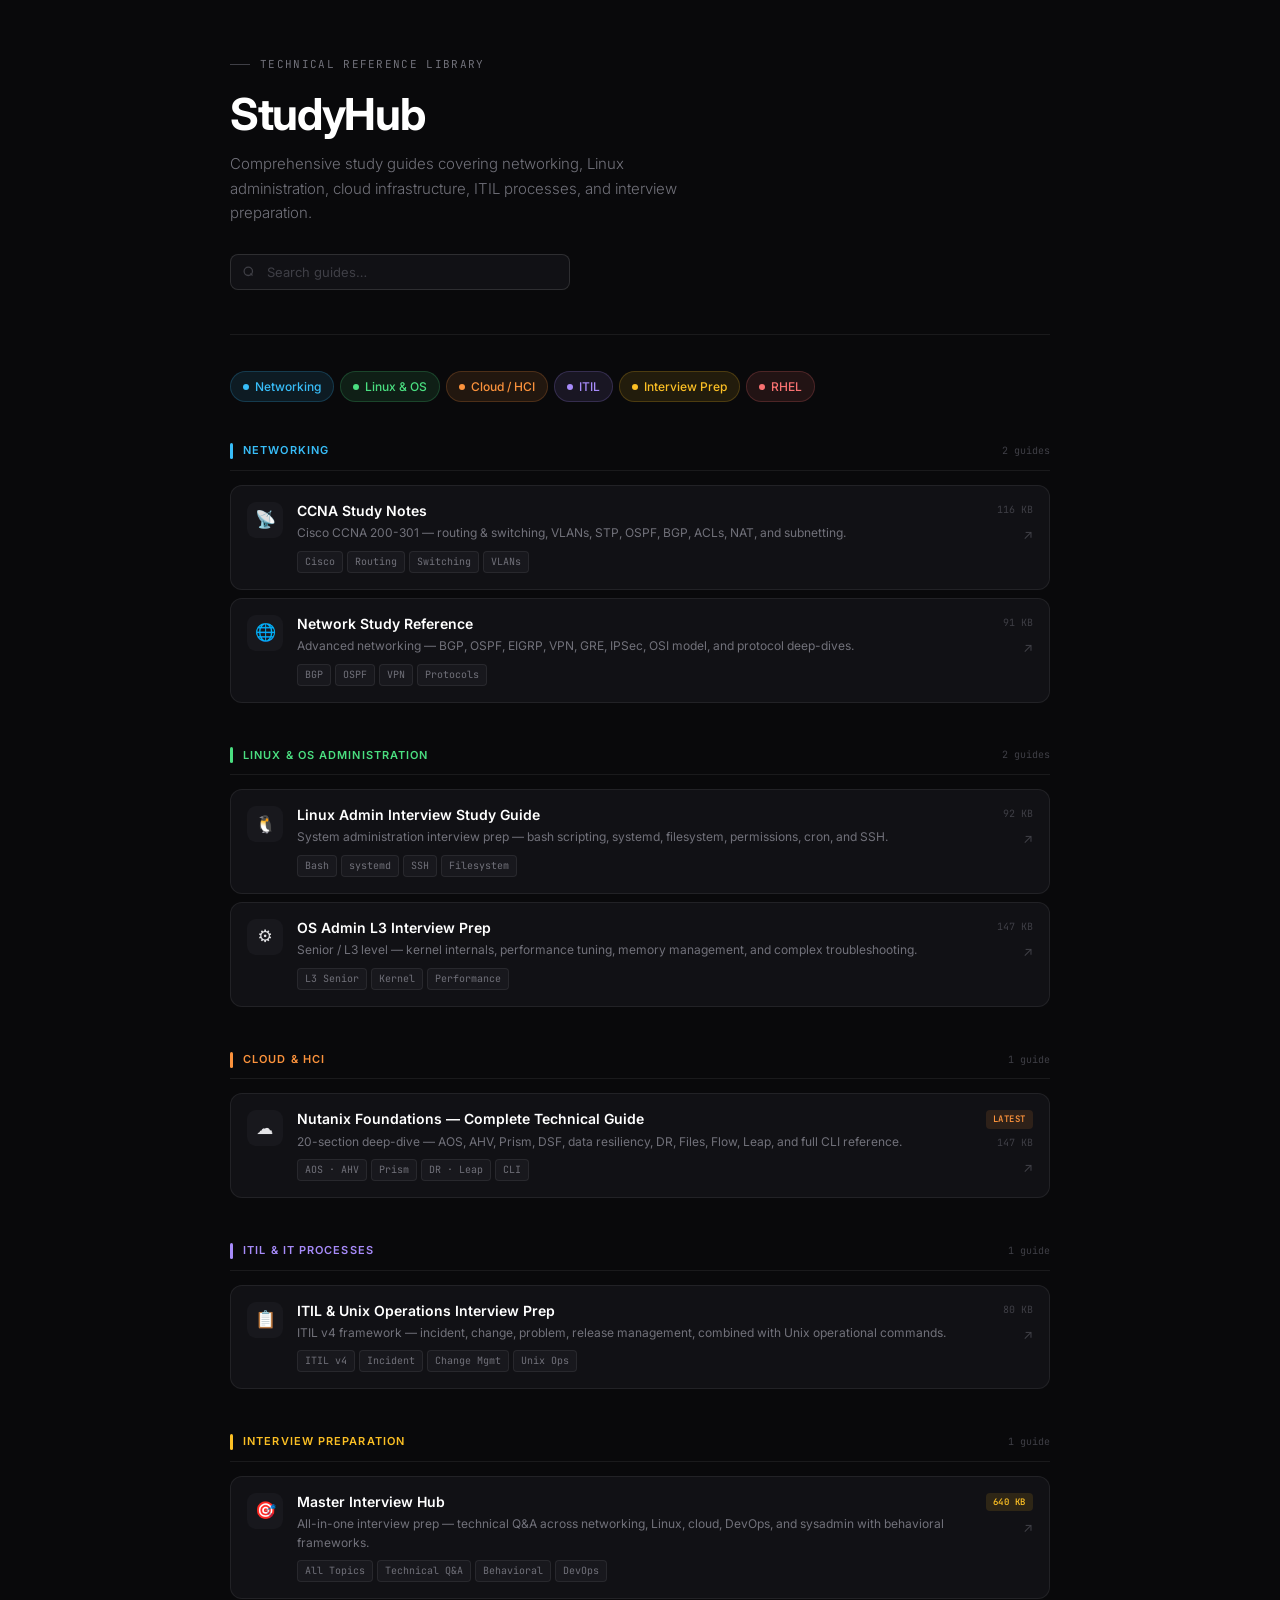
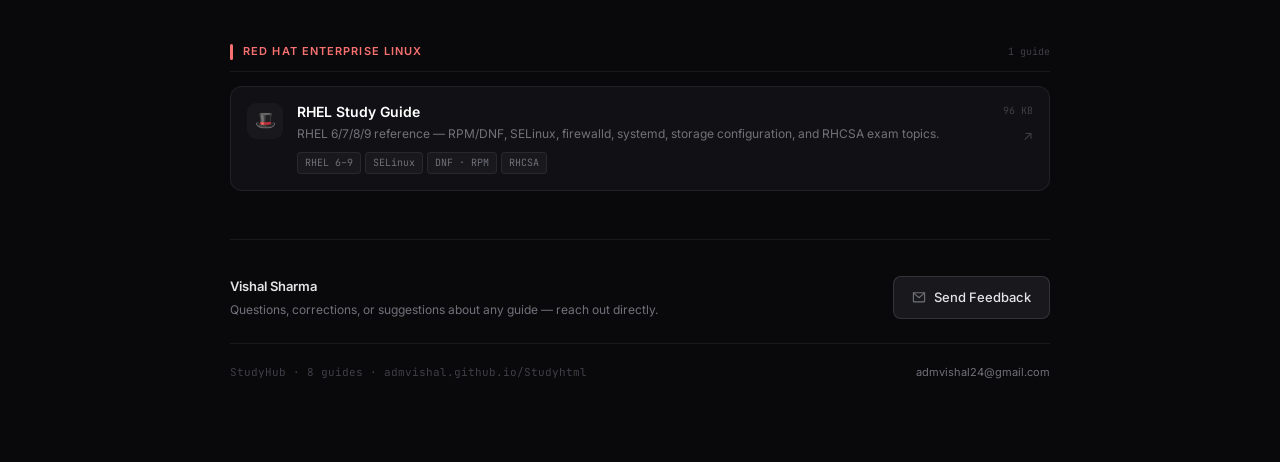
==== commit 6ed213d2: "Updated index Page" ====
--- a/index.html
+++ b/index.html
@@ -725,7 +725,7 @@
 
   <div class="footer-wrap">
     <div class="footer-left">
-      <div class="footer-title">Vishal</div>
+      <div class="footer-title">Vishal Sharma</div>
       <div class="footer-sub">Questions, corrections, or suggestions about any guide — reach out directly.</div>
     </div>
     <a class="feedback-btn" href="mailto:admvishal24@gmail.com?subject=StudyHub Feedback">
